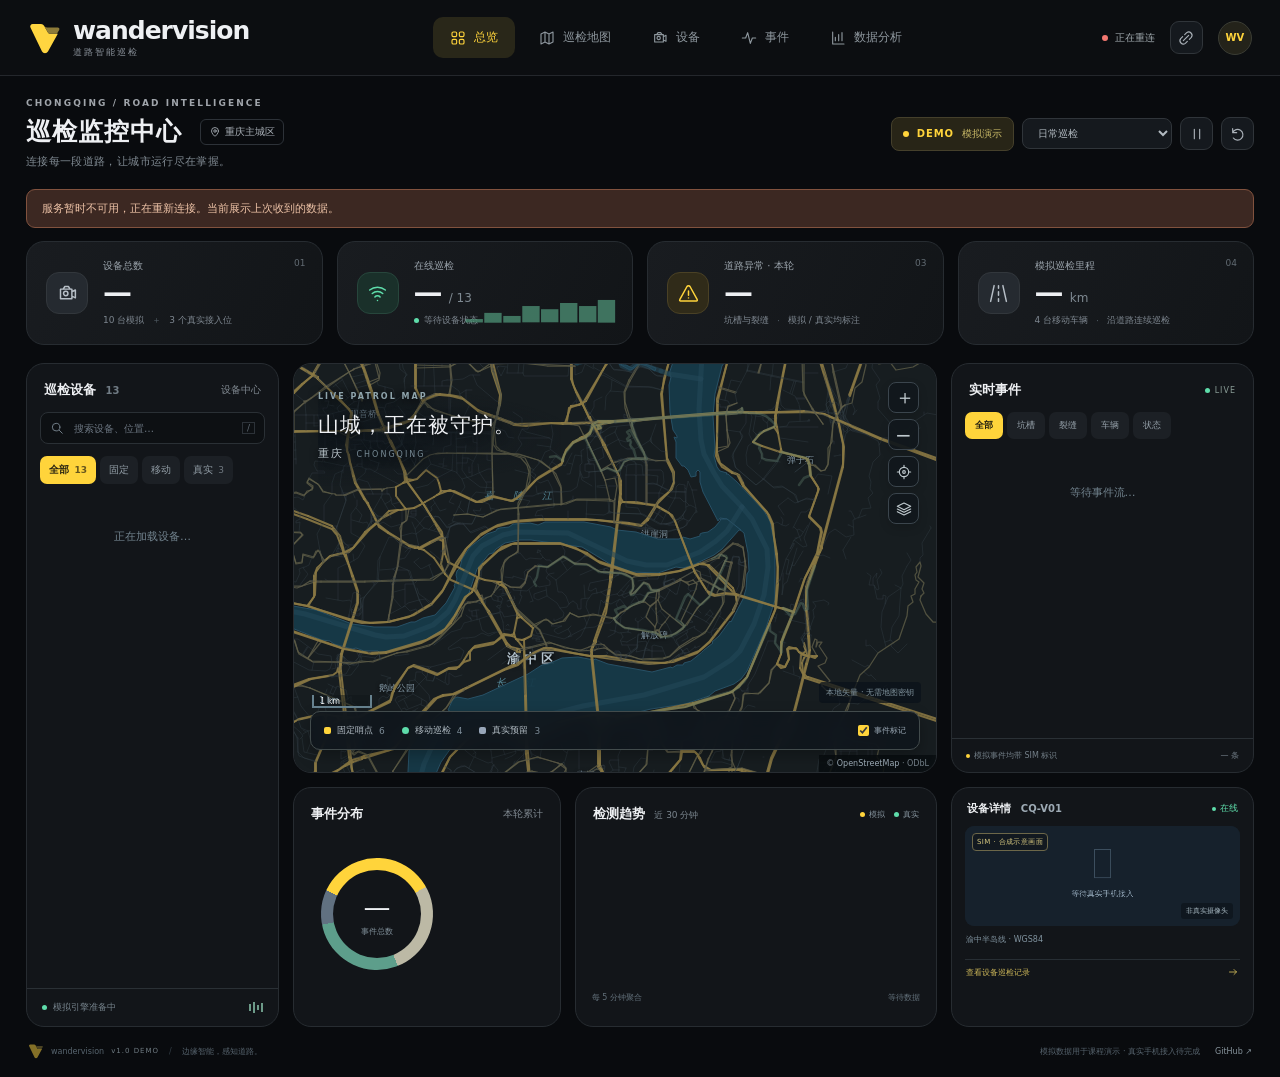
==== web/static/index.html @ 12f9ddbf "fix: keep device details visible in narrow dashboard views" ====
<!doctype html>
<html lang="zh-CN">
<head>
  <meta charset="utf-8"><meta name="viewport" content="width=device-width, initial-scale=1">
  <meta name="theme-color" content="#090b0e"><meta name="description" content="wandervision 重庆道路智能巡检监控中心 · 课程演示">
  <title>wandervision · 道路巡检监控中心</title>
  <link rel="icon" type="image/svg+xml" href="logo.svg">
  <link rel="stylesheet" href="vendor/leaflet/leaflet.css"><link rel="stylesheet" href="style.css?v=20261017-3">
  <script defer src="vendor/leaflet/leaflet.js"></script><script defer src="app.js?v=20261017-3"></script>
</head>
<body data-view="overview">
<header class="topbar">
  <a class="brand" href="./" aria-label="wandervision 首页"><img src="logo.svg" alt="" width="34" height="34"><strong>wandervision<span>道路智能巡检</span></strong></a>
  <nav class="navigation" aria-label="主导航">
    <button class="nav active" data-view="overview"><svg><use href="icons.svg#grid"/></svg>总览</button>
    <button class="nav" data-view="map"><svg><use href="icons.svg#map"/></svg>巡检地图</button>
    <button class="nav" data-view="devices"><svg><use href="icons.svg#camera"/></svg>设备</button>
    <button class="nav" data-view="events"><svg><use href="icons.svg#activity"/></svg>事件</button>
    <button class="nav" data-view="analytics"><svg><use href="icons.svg#chart"/></svg>数据分析</button>
  </nav>
  <div class="top-actions"><span id="connection" class="connection"><i></i>连接中</span><button id="api-help" class="icon-button" title="真实设备接入说明" aria-label="真实设备接入说明"><svg><use href="icons.svg#link"/></svg></button><span class="avatar">WV</span></div>
</header>
<main>
  <section class="page-heading">
    <div><div class="eyebrow">CHONGQING / ROAD INTELLIGENCE</div><h1>巡检监控中心<span class="city-tag"><svg><use href="icons.svg#pin"/></svg>重庆主城区</span></h1><p>连接每一段道路，让城市运行尽在掌握。</p></div>
    <div class="demo-actions"><span class="demo-badge"><i></i> DEMO <small>模拟演示</small></span><select id="scenario" aria-label="模拟场景"><option value="normal">日常巡检</option><option value="busy">验收演示 · 加速事件</option></select><button id="pause" class="icon-button" aria-label="暂停模拟" title="暂停模拟"><svg><use href="icons.svg#pause"/></svg></button><button id="reset" class="icon-button" aria-label="重置模拟" title="重置模拟（保留真实数据）"><svg><use href="icons.svg#reset"/></svg></button></div>
  </section>
  <div id="error-banner" class="error-banner" role="status" hidden>服务暂时不可用，正在重新连接。当前展示上次收到的数据。</div>
  <section class="stats" aria-label="全局概览">
    <article class="stat"><div class="stat-icon"><svg><use href="icons.svg#camera"/></svg></div><div><span class="stat-label">设备总数</span><strong id="stat-total">—</strong><small>10 台模拟 <b>＋</b> 3 个真实接入位</small></div><span class="stat-index">01</span></article>
    <article class="stat"><div class="stat-icon green"><svg><use href="icons.svg#wifi"/></svg></div><div><span class="stat-label">在线巡检</span><strong id="stat-online">—<em>/ 13</em></strong><small><i class="dot green-dot"></i><span id="online-note">等待设备状态</span></small></div><span class="mini-spark">▁▃▂▅▄▆▅▇</span></article>
    <article class="stat"><div class="stat-icon yellow"><svg><use href="icons.svg#alert"/></svg></div><div><span class="stat-label">道路异常 · 本轮</span><strong id="stat-alerts">—</strong><small>坑槽与裂缝 <b>·</b> 模拟 / 真实均标注</small></div><span class="stat-index">03</span></article>
    <article class="stat"><div class="stat-icon"><svg><use href="icons.svg#road"/></svg></div><div><span class="stat-label">模拟巡检里程</span><strong id="stat-distance">—<em>km</em></strong><small>4 台移动车辆 <b>·</b> 沿道路连续巡检</small></div><span class="stat-index">04</span></article>
  </section>
  <section class="workspace">
    <aside class="panel devices-panel" id="devices-panel">
      <div class="panel-heading"><h2>巡检设备 <span class="count">13</span></h2><span class="muted tiny">设备中心</span></div>
      <label class="search-box"><svg><use href="icons.svg#search"/></svg><input id="search" placeholder="搜索设备、位置…" aria-label="搜索设备或位置"><kbd>/</kbd></label>
      <div class="filters device-filters" aria-label="设备类型"><button class="selected" data-filter="all">全部 <span>13</span></button><button data-filter="fixed">固定</button><button data-filter="mobile">移动</button><button data-filter="phone">真实 <span>3</span></button></div>
      <div class="device-list" id="device-list"><div class="empty">正在加载设备…</div></div>
      <div class="device-footer"><i class="dot green-dot"></i><span id="device-footer">模拟引擎准备中</span><span class="live-bars"><b></b><b></b><b></b><b></b></span></div>
    </aside>
    <section class="panel map-panel" id="map-panel" aria-label="重庆巡检地图">
      <div id="map"></div>
      <div class="map-title"><span class="eyebrow">LIVE PATROL MAP</span><h2>山城，正在被守护。</h2><p>重庆 <span>CHONGQING</span></p></div>
      <div class="map-toolbar"><button class="map-button" id="zoom-in" aria-label="地图放大">＋</button><button class="map-button" id="zoom-out" aria-label="地图缩小">−</button><button class="map-button" id="recenter" aria-label="回到重庆主城区" title="回到重庆主城区"><svg><use href="icons.svg#target"/></svg></button><button class="map-button" id="layers" aria-label="切换地图底图" title="切换本地矢量 / 在线街道图"><svg><use href="icons.svg#layers"/></svg></button></div>
      <div class="map-source" id="map-source">本地矢量 · 无需地图密钥</div>
      <div class="map-legend"><span><i class="legend-icon fixed"></i>固定哨点 <b>6</b></span><span><i class="legend-icon mobile"></i>移动巡检 <b>4</b></span><span><i class="legend-icon phone"></i>真实预留 <b>3</b></span><label><input id="show-events" type="checkbox" checked>事件标记</label></div>
      <div class="map-pause" id="map-pause" hidden><svg><use href="icons.svg#pause"/></svg>模拟已暂停 · 真实设备仍可上报</div>
    </section>
    <aside class="panel events-panel" id="events-panel">
      <div class="panel-heading"><h2>实时事件</h2><span class="live"><i></i> LIVE</span></div>
      <div class="filters event-filters" aria-label="事件类型"><button class="selected" data-event-filter="all">全部</button><button data-event-filter="pothole">坑槽</button><button data-event-filter="crack">裂缝</button><button data-event-filter="vehicle">车辆</button><button data-event-filter="device">状态</button></div>
      <div id="event-list" class="event-list"><div class="empty">等待事件流…</div></div>
      <div class="events-footer"><span><i class="dot yellow-dot"></i>模拟事件均带 SIM 标识</span><strong id="event-count">— 条</strong></div>
    </aside>
    <section class="analytics-panel" id="analytics-panel">
      <article class="panel distribution-panel"><div class="panel-heading"><h2>事件分布</h2><span class="muted tiny">本轮累计</span></div><div class="distribution-content"><div class="donut" id="donut"><div><strong id="distribution-total">—</strong><small>事件总数</small></div></div><div id="distribution-legend" class="distribution-legend"></div></div></article>
      <article class="panel trend-panel"><div class="panel-heading"><h2>检测趋势 <small>近 30 分钟</small></h2><span class="chart-key"><i class="dot yellow-dot"></i>模拟 <i class="dot green-dot"></i>真实</span></div><div id="trend-chart" class="trend-chart" aria-label="近30分钟检测事件数量柱状图"></div><div class="chart-caption"><span>每 5 分钟聚合</span><span id="last-update">等待数据</span></div></article>
    </section>
    <section class="panel detail-panel" id="detail-panel" aria-live="polite">
      <div class="panel-heading"><h2>设备详情 <span id="detail-id">CQ-V01</span></h2><span id="detail-status" class="status online">在线</span></div>
      <div class="preview" id="preview"><canvas id="preview-canvas" width="600" height="240" aria-label="模拟道路示意画面"></canvas><span class="preview-label" id="preview-label">SIM · 合成示意画面</span><span class="preview-corner" id="preview-corner">非真实摄像头</span></div>
      <div id="detail-location" class="detail-location">渝中半岛线 · WGS84</div>
      <div class="detail-metrics" id="detail-metrics"></div><button id="detail-history" class="detail-history">查看设备巡检记录 <svg><use href="icons.svg#arrow"/></svg></button>
    </section>
  </section>
  <footer class="page-footer"><span><img src="logo.svg" alt="" width="16" height="16"> wandervision <b>v1.0 DEMO</b><span class="footer-divider">/</span>边缘智能，感知道路。</span><span>模拟数据用于课程演示 · 真实手机接入待完成 <a href="https://github.com/lvshanyewu/wandervision" target="_blank" rel="noreferrer">GitHub ↗</a></span></footer>
</main>
<dialog id="api-dialog"><div class="dialog-heading"><div><div class="eyebrow">DEVICE CONNECTION</div><h2>让下一台手机，接入城市。</h2></div><button id="close-dialog" class="icon-button" aria-label="关闭接入说明"><svg><use href="icons.svg#close"/></svg></button></div><p>3 个真实设备位已预留。当前没有连接 Android，预览区不会显示虚构摄像头画面。</p><div class="api-note"><svg><use href="icons.svg#phone"/></svg><div><strong>PHONE-01 / PHONE-02 / PHONE-03</strong><small id="api-config">读取服务端接入状态…</small></div></div><h3>1. 上报心跳与 GPS</h3><pre>POST api/v1/devices/PHONE-01/heartbeat
Authorization: Bearer &lt;设备独立令牌&gt;
Content-Type: application/json

{"lat":29.563,"lon":106.578,"battery":86,
 "fps":24,"speed":0,"status":"online"}</pre><h3>2. 上报检测事件</h3><pre>POST api/v1/devices/PHONE-01/events
Authorization: Bearer &lt;设备独立令牌&gt;

{"event_id":"inspection-0001","kind":"pothole",
 "confidence":0.89,"observed_at":"ISO-8601 UTC"}</pre><p class="muted">设备心跳每 10 秒一次，30 秒未收到自动离线。事件支持幂等去重与持久化；GPS 采用 WGS84。视频传输留待下一阶段。详细契约见仓库 docs/web-dashboard.md。</p></dialog>
<div id="toast" class="toast" role="status" hidden></div>
</body></html>
---- web/static/vendor/leaflet/leaflet.css ----
/* required styles */

.leaflet-pane,
.leaflet-tile,
.leaflet-marker-icon,
.leaflet-marker-shadow,
.leaflet-tile-container,
.leaflet-pane > svg,
.leaflet-pane > canvas,
.leaflet-zoom-box,
.leaflet-image-layer,
.leaflet-layer {
	position: absolute;
	left: 0;
	top: 0;
	}
.leaflet-container {
	overflow: hidden;
	}
.leaflet-tile,
.leaflet-marker-icon,
.leaflet-marker-shadow {
	-webkit-user-select: none;
	   -moz-user-select: none;
	        user-select: none;
	  -webkit-user-drag: none;
	}
/* Prevents IE11 from highlighting tiles in blue */
.leaflet-tile::selection {
	background: transparent;
}
/* Safari renders non-retina tile on retina better with this, but Chrome is worse */
.leaflet-safari .leaflet-tile {
	image-rendering: -webkit-optimize-contrast;
	}
/* hack that prevents hw layers "stretching" when loading new tiles */
.leaflet-safari .leaflet-tile-container {
	width: 1600px;
	height: 1600px;
	-webkit-transform-origin: 0 0;
	}
.leaflet-marker-icon,
.leaflet-marker-shadow {
	display: block;
	}
/* .leaflet-container svg: reset svg max-width decleration shipped in Joomla! (joomla.org) 3.x */
/* .leaflet-container img: map is broken in FF if you have max-width: 100% on tiles */
.leaflet-container .leaflet-overlay-pane svg {
	max-width: none !important;
	max-height: none !important;
	}
.leaflet-container .leaflet-marker-pane img,
.leaflet-container .leaflet-shadow-pane img,
.leaflet-container .leaflet-tile-pane img,
.leaflet-container img.leaflet-image-layer,
.leaflet-container .leaflet-tile {
	max-width: none !important;
	max-height: none !important;
	width: auto;
	padding: 0;
	}

.leaflet-container img.leaflet-tile {
	/* See: https://bugs.chromium.org/p/chromium/issues/detail?id=600120 */
	mix-blend-mode: plus-lighter;
}

.leaflet-container.leaflet-touch-zoom {
	-ms-touch-action: pan-x pan-y;
	touch-action: pan-x pan-y;
	}
.leaflet-container.leaflet-touch-drag {
	-ms-touch-action: pinch-zoom;
	/* Fallback for FF which doesn't support pinch-zoom */
	touch-action: none;
	touch-action: pinch-zoom;
}
.leaflet-container.leaflet-touch-drag.leaflet-touch-zoom {
	-ms-touch-action: none;
	touch-action: none;
}
.leaflet-container {
	-webkit-tap-highlight-color: transparent;
}
.leaflet-container a {
	-webkit-tap-highlight-color: rgba(51, 181, 229, 0.4);
}
.leaflet-tile {
	filter: inherit;
	visibility: hidden;
	}
.leaflet-tile-loaded {
	visibility: inherit;
	}
.leaflet-zoom-box {
	width: 0;
	height: 0;
	-moz-box-sizing: border-box;
	     box-sizing: border-box;
	z-index: 800;
	}
/* workaround for https://bugzilla.mozilla.org/show_bug.cgi?id=888319 */
.leaflet-overlay-pane svg {
	-moz-user-select: none;
	}

.leaflet-pane         { z-index: 400; }

.leaflet-tile-pane    { z-index: 200; }
.leaflet-overlay-pane { z-index: 400; }
.leaflet-shadow-pane  { z-index: 500; }
.leaflet-marker-pane  { z-index: 600; }
.leaflet-tooltip-pane   { z-index: 650; }
.leaflet-popup-pane   { z-index: 700; }

.leaflet-map-pane canvas { z-index: 100; }
.leaflet-map-pane svg    { z-index: 200; }

.leaflet-vml-shape {
	width: 1px;
	height: 1px;
	}
.lvml {
	behavior: url(#default#VML);
	display: inline-block;
	position: absolute;
	}


/* control positioning */

.leaflet-control {
	position: relative;
	z-index: 800;
	pointer-events: visiblePainted; /* IE 9-10 doesn't have auto */
	pointer-events: auto;
	}
.leaflet-top,
.leaflet-bottom {
	position: absolute;
	z-index: 1000;
	pointer-events: none;
	}
.leaflet-top {
	top: 0;
	}
.leaflet-right {
	right: 0;
	}
.leaflet-bottom {
	bottom: 0;
	}
.leaflet-left {
	left: 0;
	}
.leaflet-control {
	float: left;
	clear: both;
	}
.leaflet-right .leaflet-control {
	float: right;
	}
.leaflet-top .leaflet-control {
	margin-top: 10px;
	}
.leaflet-bottom .leaflet-control {
	margin-bottom: 10px;
	}
.leaflet-left .leaflet-control {
	margin-left: 10px;
	}
.leaflet-right .leaflet-control {
	margin-right: 10px;
	}


/* zoom and fade animations */

.leaflet-fade-anim .leaflet-popup {
	opacity: 0;
	-webkit-transition: opacity 0.2s linear;
	   -moz-transition: opacity 0.2s linear;
	        transition: opacity 0.2s linear;
	}
.leaflet-fade-anim .leaflet-map-pane .leaflet-popup {
	opacity: 1;
	}
.leaflet-zoom-animated {
	-webkit-transform-origin: 0 0;
	    -ms-transform-origin: 0 0;
	        transform-origin: 0 0;
	}
svg.leaflet-zoom-animated {
	will-change: transform;
}

.leaflet-zoom-anim .leaflet-zoom-animated {
	-webkit-transition: -webkit-transform 0.25s cubic-bezier(0,0,0.25,1);
	   -moz-transition:    -moz-transform 0.25s cubic-bezier(0,0,0.25,1);
	        transition:         transform 0.25s cubic-bezier(0,0,0.25,1);
	}
.leaflet-zoom-anim .leaflet-tile,
.leaflet-pan-anim .leaflet-tile {
	-webkit-transition: none;
	   -moz-transition: none;
	        transition: none;
	}

.leaflet-zoom-anim .leaflet-zoom-hide {
	visibility: hidden;
	}


/* cursors */

.leaflet-interactive {
	cursor: pointer;
	}
.leaflet-grab {
	cursor: -webkit-grab;
	cursor:    -moz-grab;
	cursor:         grab;
	}
.leaflet-crosshair,
.leaflet-crosshair .leaflet-interactive {
	cursor: crosshair;
	}
.leaflet-popup-pane,
.leaflet-control {
	cursor: auto;
	}
.leaflet-dragging .leaflet-grab,
.leaflet-dragging .leaflet-grab .leaflet-interactive,
.leaflet-dragging .leaflet-marker-draggable {
	cursor: move;
	cursor: -webkit-grabbing;
	cursor:    -moz-grabbing;
	cursor:         grabbing;
	}

/* marker & overlays interactivity */
.leaflet-marker-icon,
.leaflet-marker-shadow,
.leaflet-image-layer,
.leaflet-pane > svg path,
.leaflet-tile-container {
	pointer-events: none;
	}

.leaflet-marker-icon.leaflet-interactive,
.leaflet-image-layer.leaflet-interactive,
.leaflet-pane > svg path.leaflet-interactive,
svg.leaflet-image-layer.leaflet-interactive path {
	pointer-events: visiblePainted; /* IE 9-10 doesn't have auto */
	pointer-events: auto;
	}

/* visual tweaks */

.leaflet-container {
	background: #ddd;
	outline-offset: 1px;
	}
.leaflet-container a {
	color: #0078A8;
	}
.leaflet-zoom-box {
	border: 2px dotted #38f;
	background: rgba(255,255,255,0.5);
	}


/* general typography */
.leaflet-container {
	font-family: "Helvetica Neue", Arial, Helvetica, sans-serif;
	font-size: 12px;
	font-size: 0.75rem;
	line-height: 1.5;
	}


/* general toolbar styles */

.leaflet-bar {
	box-shadow: 0 1px 5px rgba(0,0,0,0.65);
	border-radius: 4px;
	}
.leaflet-bar a {
	background-color: #fff;
	border-bottom: 1px solid #ccc;
	width: 26px;
	height: 26px;
	line-height: 26px;
	display: block;
	text-align: center;
	text-decoration: none;
	color: black;
	}
.leaflet-bar a,
.leaflet-control-layers-toggle {
	background-position: 50% 50%;
	background-repeat: no-repeat;
	display: block;
	}
.leaflet-bar a:hover,
.leaflet-bar a:focus {
	background-color: #f4f4f4;
	}
.leaflet-bar a:first-child {
	border-top-left-radius: 4px;
	border-top-right-radius: 4px;
	}
.leaflet-bar a:last-child {
	border-bottom-left-radius: 4px;
	border-bottom-right-radius: 4px;
	border-bottom: none;
	}
.leaflet-bar a.leaflet-disabled {
	cursor: default;
	background-color: #f4f4f4;
	color: #bbb;
	}

.leaflet-touch .leaflet-bar a {
	width: 30px;
	height: 30px;
	line-height: 30px;
	}
.leaflet-touch .leaflet-bar a:first-child {
	border-top-left-radius: 2px;
	border-top-right-radius: 2px;
	}
.leaflet-touch .leaflet-bar a:last-child {
	border-bottom-left-radius: 2px;
	border-bottom-right-radius: 2px;
	}

/* zoom control */

.leaflet-control-zoom-in,
.leaflet-control-zoom-out {
	font: bold 18px 'Lucida Console', Monaco, monospace;
	text-indent: 1px;
	}

.leaflet-touch .leaflet-control-zoom-in, .leaflet-touch .leaflet-control-zoom-out  {
	font-size: 22px;
	}


/* layers control */

.leaflet-control-layers {
	box-shadow: 0 1px 5px rgba(0,0,0,0.4);
	background: #fff;
	border-radius: 5px;
	}
.leaflet-control-layers-toggle {
	background-image: url(images/layers.png);
	width: 36px;
	height: 36px;
	}
.leaflet-retina .leaflet-control-layers-toggle {
	background-image: url(images/layers-2x.png);
	background-size: 26px 26px;
	}
.leaflet-touch .leaflet-control-layers-toggle {
	width: 44px;
	height: 44px;
	}
.leaflet-control-layers .leaflet-control-layers-list,
.leaflet-control-layers-expanded .leaflet-control-layers-toggle {
	display: none;
	}
.leaflet-control-layers-expanded .leaflet-control-layers-list {
	display: block;
	position: relative;
	}
.leaflet-control-layers-expanded {
	padding: 6px 10px 6px 6px;
	color: #333;
	background: #fff;
	}
.leaflet-control-layers-scrollbar {
	overflow-y: scroll;
	overflow-x: hidden;
	padding-right: 5px;
	}
.leaflet-control-layers-selector {
	margin-top: 2px;
	position: relative;
	top: 1px;
	}
.leaflet-control-layers label {
	display: block;
	font-size: 13px;
	font-size: 1.08333em;
	}
.leaflet-control-layers-separator {
	height: 0;
	border-top: 1px solid #ddd;
	margin: 5px -10px 5px -6px;
	}

/* Default icon URLs */
.leaflet-default-icon-path { /* used only in path-guessing heuristic, see L.Icon.Default */
	background-image: url(images/marker-icon.png);
	}


/* attribution and scale controls */

.leaflet-container .leaflet-control-attribution {
	background: #fff;
	background: rgba(255, 255, 255, 0.8);
	margin: 0;
	}
.leaflet-control-attribution,
.leaflet-control-scale-line {
	padding: 0 5px;
	color: #333;
	line-height: 1.4;
	}
.leaflet-control-attribution a {
	text-decoration: none;
	}
.leaflet-control-attribution a:hover,
.leaflet-control-attribution a:focus {
	text-decoration: underline;
	}
.leaflet-attribution-flag {
	display: inline !important;
	vertical-align: baseline !important;
	width: 1em;
	height: 0.6669em;
	}
.leaflet-left .leaflet-control-scale {
	margin-left: 5px;
	}
.leaflet-bottom .leaflet-control-scale {
	margin-bottom: 5px;
	}
.leaflet-control-scale-line {
	border: 2px solid #777;
	border-top: none;
	line-height: 1.1;
	padding: 2px 5px 1px;
	white-space: nowrap;
	-moz-box-sizing: border-box;
	     box-sizing: border-box;
	background: rgba(255, 255, 255, 0.8);
	text-shadow: 1px 1px #fff;
	}
.leaflet-control-scale-line:not(:first-child) {
	border-top: 2px solid #777;
	border-bottom: none;
	margin-top: -2px;
	}
.leaflet-control-scale-line:not(:first-child):not(:last-child) {
	border-bottom: 2px solid #777;
	}

.leaflet-touch .leaflet-control-attribution,
.leaflet-touch .leaflet-control-layers,
.leaflet-touch .leaflet-bar {
	box-shadow: none;
	}
.leaflet-touch .leaflet-control-layers,
.leaflet-touch .leaflet-bar {
	border: 2px solid rgba(0,0,0,0.2);
	background-clip: padding-box;
	}


/* popup */

.leaflet-popup {
	position: absolute;
	text-align: center;
	margin-bottom: 20px;
	}
.leaflet-popup-content-wrapper {
	padding: 1px;
	text-align: left;
	border-radius: 12px;
	}
.leaflet-popup-content {
	margin: 13px 24px 13px 20px;
	line-height: 1.3;
	font-size: 13px;
	font-size: 1.08333em;
	min-height: 1px;
	}
.leaflet-popup-content p {
	margin: 17px 0;
	margin: 1.3em 0;
	}
.leaflet-popup-tip-container {
	width: 40px;
	height: 20px;
	position: absolute;
	left: 50%;
	margin-top: -1px;
	margin-left: -20px;
	overflow: hidden;
	pointer-events: none;
	}
.leaflet-popup-tip {
	width: 17px;
	height: 17px;
	padding: 1px;

	margin: -10px auto 0;
	pointer-events: auto;

	-webkit-transform: rotate(45deg);
	   -moz-transform: rotate(45deg);
	    -ms-transform: rotate(45deg);
	        transform: rotate(45deg);
	}
.leaflet-popup-content-wrapper,
.leaflet-popup-tip {
	background: white;
	color: #333;
	box-shadow: 0 3px 14px rgba(0,0,0,0.4);
	}
.leaflet-container a.leaflet-popup-close-button {
	position: absolute;
	top: 0;
	right: 0;
	border: none;
	text-align: center;
	width: 24px;
	height: 24px;
	font: 16px/24px Tahoma, Verdana, sans-serif;
	color: #757575;
	text-decoration: none;
	background: transparent;
	}
.leaflet-container a.leaflet-popup-close-button:hover,
.leaflet-container a.leaflet-popup-close-button:focus {
	color: #585858;
	}
.leaflet-popup-scrolled {
	overflow: auto;
	}

.leaflet-oldie .leaflet-popup-content-wrapper {
	-ms-zoom: 1;
	}
.leaflet-oldie .leaflet-popup-tip {
	width: 24px;
	margin: 0 auto;

	-ms-filter: "progid:DXImageTransform.Microsoft.Matrix(M11=0.70710678, M12=0.70710678, M21=-0.70710678, M22=0.70710678)";
	filter: progid:DXImageTransform.Microsoft.Matrix(M11=0.70710678, M12=0.70710678, M21=-0.70710678, M22=0.70710678);
	}

.leaflet-oldie .leaflet-control-zoom,
.leaflet-oldie .leaflet-control-layers,
.leaflet-oldie .leaflet-popup-content-wrapper,
.leaflet-oldie .leaflet-popup-tip {
	border: 1px solid #999;
	}


/* div icon */

.leaflet-div-icon {
	background: #fff;
	border: 1px solid #666;
	}


/* Tooltip */
/* Base styles for the element that has a tooltip */
.leaflet-tooltip {
	position: absolute;
	padding: 6px;
	background-color: #fff;
	border: 1px solid #fff;
	border-radius: 3px;
	color: #222;
	white-space: nowrap;
	-webkit-user-select: none;
	-moz-user-select: none;
	-ms-user-select: none;
	user-select: none;
	pointer-events: none;
	box-shadow: 0 1px 3px rgba(0,0,0,0.4);
	}
.leaflet-tooltip.leaflet-interactive {
	cursor: pointer;
	pointer-events: auto;
	}
.leaflet-tooltip-top:before,
.leaflet-tooltip-bottom:before,
.leaflet-tooltip-left:before,
.leaflet-tooltip-right:before {
	position: absolute;
	pointer-events: none;
	border: 6px solid transparent;
	background: transparent;
	content: "";
	}

/* Directions */

.leaflet-tooltip-bottom {
	margin-top: 6px;
}
.leaflet-tooltip-top {
	margin-top: -6px;
}
.leaflet-tooltip-bottom:before,
.leaflet-tooltip-top:before {
	left: 50%;
	margin-left: -6px;
	}
.leaflet-tooltip-top:before {
	bottom: 0;
	margin-bottom: -12px;
	border-top-color: #fff;
	}
.leaflet-tooltip-bottom:before {
	top: 0;
	margin-top: -12px;
	margin-left: -6px;
	border-bottom-color: #fff;
	}
.leaflet-tooltip-left {
	margin-left: -6px;
}
.leaflet-tooltip-right {
	margin-left: 6px;
}
.leaflet-tooltip-left:before,
.leaflet-tooltip-right:before {
	top: 50%;
	margin-top: -6px;
	}
.leaflet-tooltip-left:before {
	right: 0;
	margin-right: -12px;
	border-left-color: #fff;
	}
.leaflet-tooltip-right:before {
	left: 0;
	margin-left: -12px;
	border-right-color: #fff;
	}

/* Printing */

@media print {
	/* Prevent printers from removing background-images of controls. */
	.leaflet-control {
		-webkit-print-color-adjust: exact;
		print-color-adjust: exact;
		}
	}
---- web/static/style.css ----
@charset "UTF-8";
:root{color-scheme:dark;--bg:#090b0e;--panel:#121519;--line:#272c31;--muted:#808991;--text:#eef0f3;--yellow:#ffd43b;--green:#5edcaa;--orange:#f09b55;--red:#f37770;--radius:18px;font-family:Inter,"Segoe UI","Microsoft YaHei",system-ui,sans-serif}
*{box-sizing:border-box}body{margin:0;background:var(--bg);color:var(--text);font-size:13px;-webkit-font-smoothing:antialiased}button,input,select{font:inherit}button,a,input,select{-webkit-tap-highlight-color:transparent}button,select{cursor:pointer}button{color:inherit}a{color:inherit;text-decoration:none}svg{width:19px;height:19px;fill:none;stroke:currentColor;stroke-width:1.7;stroke-linecap:round;stroke-linejoin:round;flex-shrink:0}button{border:0;background:none}button:focus-visible,a:focus-visible,input:focus-visible,select:focus-visible{outline:2px solid var(--yellow);outline-offset:4px}button:disabled{opacity:.45;cursor:wait}[hidden]{display:none!important}i{font-style:normal}strong{font-weight:650}small{font-size:11px}.muted{color:var(--muted)}.tiny{font-size:10px}.topbar{height:76px;padding:0 28px;display:flex;align-items:center;justify-content:space-between;gap:25px;border-bottom:1px solid #24272c;background:#0c0e11}.brand{display:flex;align-items:center;gap:11px;flex-shrink:0}.brand strong{font-size:25px;letter-spacing:-1px}.brand strong span{font-size:9px;color:#8c939c;letter-spacing:2px;display:block;margin-top:1px;font-weight:400}.navigation{display:flex;gap:7px}.nav{display:flex;align-items:center;gap:8px;padding:12px 17px;color:#8e979e;border-radius:10px;font-size:12px;transition:background .2s,color .2s}.nav svg{width:16px;height:16px}.nav:hover{color:#fff;background:#181c20}.nav.active{background:#292719;color:var(--yellow)}.top-actions{display:flex;align-items:center;gap:15px}.connection{color:#a1aaaF;font-size:10px;display:flex;align-items:center;gap:7px;white-space:nowrap}.connection i,.live i{width:6px;height:6px;border-radius:50%;background:var(--green)}.connection.disconnected i{background:var(--red)}.avatar{width:34px;height:34px;border:1px solid #3a3c34;border-radius:50%;display:grid;place-items:center;color:var(--yellow);font-size:10px;background:#24231a;font-weight:600}.icon-button{width:33px;height:33px;display:inline-grid;place-items:center;border:1px solid #30353a;border-radius:9px;color:#aab1b8;background:#15191e;transition:.2s}.icon-button svg{width:16px;height:16px}.icon-button:hover{color:var(--yellow);border-color:#686044;background:#29271c}main{max-width:1920px;margin:auto;padding:22px 26px 0}.page-heading{display:flex;align-items:center;justify-content:space-between;gap:20px;margin-bottom:20px}.eyebrow{font-size:9px;letter-spacing:2.1px;color:#a0a5ab;font-weight:600}h1{font-size:25px;font-weight:600;letter-spacing:1px;margin:7px 0 6px;display:flex;align-items:center;gap:18px}.city-tag{font-size:10px;font-weight:400;letter-spacing:0;padding:5px 8px;border:1px solid #2d3238;border-radius:6px;color:#abb2b9;display:flex;align-items:center;gap:4px}.city-tag svg{width:12px;height:12px}.page-heading p{margin:0;color:#7f8991;font-size:11px;letter-spacing:.35px}.demo-actions{display:flex;align-items:center;gap:8px}.demo-badge{background:#282517;border:1px solid #45402b;color:var(--yellow);padding:9px 11px;border-radius:8px;font-size:10px;letter-spacing:.9px;font-weight:650;display:flex;gap:8px;align-items:center}.demo-badge i{width:6px;height:6px;background:var(--yellow);border-radius:50%}.demo-badge small{font-size:10px;letter-spacing:0;font-weight:400;color:#c9b967}select{color:#b2bac1;background:#15191e;border:1px solid #30353a;border-radius:8px;padding:8px 27px 8px 11px;font-size:10px;max-width:175px}.stats{display:grid;grid-template-columns:repeat(4,1fr);gap:14px;margin-bottom:18px}.stat{position:relative;display:flex;align-items:center;gap:15px;padding:17px 19px;background:linear-gradient(115deg,#191c20,#121518);border:1px solid var(--line);border-radius:var(--radius);overflow:hidden}.stat-icon{width:42px;height:42px;display:grid;place-items:center;background:#252a30;border:1px solid #32373c;border-radius:13px;color:#b6bec6;flex-shrink:0}.stat-icon svg{width:21px;height:21px}.stat-icon.green{background:#1a302a;border-color:#27463c;color:var(--green)}.stat-icon.yellow{background:#302b19;border-color:#4a4125;color:var(--yellow)}.stat-label{font-size:10px;color:#9aa3ab;display:block;margin-bottom:3px}.stat strong{display:block;font-size:29px;letter-spacing:-.8px;font-weight:600;line-height:1.12;font-variant-numeric:tabular-nums}.stat strong em{font-style:normal;font-size:12px;color:#7e8991;font-weight:400;margin-left:7px;letter-spacing:0}.stat small{font-size:9px;color:#7e8790;display:flex;align-items:center;gap:5px;margin-top:6px;white-space:nowrap}.stat small b{font-weight:400;margin:0 3px;color:#525d65}.stat-index{position:absolute;right:16px;top:16px;font-size:9px;color:#626b73}.mini-spark{position:absolute;right:15px;bottom:22px;color:#529b7d;letter-spacing:2px;font-size:22px;opacity:.7}.dot{width:5px;height:5px;display:inline-block;border-radius:50%;vertical-align:middle}.green-dot{background:var(--green)}.yellow-dot{background:var(--yellow)}.workspace{display:grid;grid-template-columns:253px minmax(400px,1fr) 303px;grid-template-rows:minmax(410px,calc(100vh - 520px)) 240px;gap:14px}.panel{background:var(--panel);border:1px solid var(--line);border-radius:var(--radius);overflow:hidden;min-width:0}.panel-heading{display:flex;align-items:center;justify-content:space-between;padding:17px 17px 13px;gap:10px}h2{font-size:13px;font-weight:600;margin:0;white-space:nowrap}h2 small{font-size:9px;font-weight:400;color:#7d8891;margin-left:5px}.count{color:#707b84;font-size:10px;margin-left:5px}.devices-panel{grid-column:1;grid-row:1/3;display:flex;flex-direction:column}.search-box{display:flex;align-items:center;gap:8px;margin:0 13px 12px;padding:8px 9px;border:1px solid #2a3035;border-radius:8px;background:#0d1013;color:#727e88}.search-box svg{width:14px;height:14px}.search-box input{width:100%;min-width:0;background:none;border:0;outline:0;color:#d7dce1;font-size:10px}.search-box input::placeholder{color:#6b7580}.search-box kbd{border:1px solid #2c3238;padding:0 4px;font-family:inherit;font-size:9px;color:#606a73}.filters{display:flex;gap:4px}.filters button{font-size:10px;padding:7px 9px;border-radius:7px;color:#929da6;background:#1c2025;white-space:nowrap}.filters button:hover{background:#2c3137;color:#d6dbe0}.filters button.selected{background:var(--yellow);color:#252111;font-weight:650}.filters button span{opacity:.7;font-size:9px;margin-left:2px}.device-filters{margin:0 13px 8px}.device-list{flex:1;overflow:auto;padding:0 8px 8px;scrollbar-width:thin;scrollbar-color:#343a42 transparent}.device-row{display:flex;align-items:center;gap:10px;width:100%;text-align:left;position:relative;padding:11px 8px;border-radius:10px;border:1px solid transparent;border-bottom-color:#22272c;transition:background .2s}.device-row:hover{background:#1a1f24}.device-row.active{background:#282719;border-color:#554a28}.device-thumb{width:38px;height:40px;display:grid;place-items:center;border:1px solid #3b3c32;border-radius:10px;color:#d5c47d;background:linear-gradient(135deg,#38382c,#22272a);flex-shrink:0}.device-thumb.mobile{color:#92c1b3;border-color:#30443e;background:linear-gradient(135deg,#283d37,#1b2727)}.device-thumb.phone{color:#8a949f;background:linear-gradient(135deg,#2a3039,#1c2028);border-color:#343a44}.device-thumb svg{width:21px;height:21px}.device-copy{flex:1;min-width:0}.device-line{display:flex;justify-content:space-between;gap:4px;align-items:center}.device-line strong{font-size:11px;font-weight:650;letter-spacing:.3px}.device-line .status{font-size:8px}.status{color:#6f7c85;font-size:9px;display:inline-flex;align-items:center;gap:4px;white-space:nowrap}.status:before{content:"";display:inline-block;width:4px;height:4px;background:currentColor;border-radius:50%}.status.online{color:var(--green)}.status.offline{color:var(--red)}.status.pending{color:#808c9a}.status.paused{color:var(--yellow)}.device-location{font-size:9px;color:#8e979f;overflow:hidden;text-overflow:ellipsis;white-space:nowrap;margin-top:6px}.device-tags{display:flex;align-items:center;gap:5px;margin-top:5px;font-size:8px;color:#75828b}.source-tag{font-size:7px;letter-spacing:.6px;color:#bba857;background:#3a341d;padding:2px 4px;border-radius:3px;border:1px solid #4a4125;white-space:nowrap}.source-tag.real{color:#97b9e4;background:#1e2b3c;border-color:#344763}.type-tag{color:#9ba6af}.device-footer{padding:12px 15px;border-top:1px solid #2a3035;display:flex;gap:6px;align-items:center;color:#77848d;font-size:9px}.live-bars{display:flex;align-items:center;gap:2px;margin-left:auto;height:12px}.live-bars b{width:2px;background:#6c9a88;height:7px;animation:bars 1.3s infinite alternate}.live-bars b:nth-child(2){height:11px;animation-delay:.2s}.live-bars b:nth-child(3){height:5px;animation-delay:.5s}.live-bars b:nth-child(4){height:9px;animation-delay:.8s}@keyframes bars{to{height:3px;opacity:.5}}.map-panel{grid-column:2;grid-row:1;position:relative;background:#14191c}#map{height:100%;width:100%;background:#171d20;z-index:0}.leaflet-container{font-family:inherit}.leaflet-control-attribution{font-size:8px!important;background:rgba(10,14,17,.88)!important;color:#77838c!important;padding:3px 7px!important}.leaflet-control-attribution a{color:#a1b0bc!important}.leaflet-control-scale{margin-bottom:64px!important;margin-left:18px!important}.leaflet-control-scale-line{font-size:8px!important;color:#7e939e!important;background:#10171980!important;border-color:#688390!important}.map-title{position:absolute;left:24px;top:23px;z-index:400;pointer-events:none;text-shadow:0 2px 10px #000;background:radial-gradient(ellipse at left,#0e151cbb,transparent 75%);padding:0 45px 25px 0}.map-title .eyebrow{color:#8fa5ad;font-size:8px;letter-spacing:2px}.map-title h2{font-size:21px;font-weight:500;margin:9px 0 7px;letter-spacing:1px}.map-title p{font-size:11px;color:#b9c4ca;margin:0;letter-spacing:2px}.map-title p span{font-size:8px;letter-spacing:2px;color:#778a95;margin-left:7px}.map-toolbar{position:absolute;right:17px;top:18px;z-index:450;display:flex;flex-direction:column;gap:6px}.map-button{width:31px;height:31px;background:#11171cef;border:1px solid #3b454d;border-radius:8px;font-size:20px;color:#bfc9ce;box-shadow:0 4px 10px #0002;display:grid;place-items:center}.map-button svg{width:16px;height:16px}.map-button:hover{color:var(--yellow);border-color:#8d7940}.map-source{position:absolute;right:15px;bottom:69px;z-index:400;color:#81949e;font-size:8px;background:#0b1119b8;border-radius:4px;padding:5px 7px;pointer-events:none}.map-legend{position:absolute;left:16px;right:16px;bottom:22px;z-index:450;border:1px solid #424b4c;background:#10161dea;backdrop-filter:blur(8px);border-radius:10px;padding:12px 13px;display:flex;align-items:center;justify-content:center;gap:17px;color:#b2bcc4;font-size:9px;box-shadow:0 6px 15px #0004}.map-legend span{display:flex;align-items:center;gap:6px;white-space:nowrap}.map-legend b{color:#7c8b96;font-size:9px;font-weight:400}.legend-icon{width:7px;height:7px;display:inline-block;background:var(--yellow);border-radius:2px}.legend-icon.mobile{background:var(--green);border-radius:50%}.legend-icon.phone{background:#98a6b9}.map-legend label{margin-left:auto;font-size:8px;display:flex;align-items:center;gap:5px;white-space:nowrap;color:#9ba9b5}.map-legend input{accent-color:var(--yellow);width:11px;height:11px;margin:0}.map-pause{position:absolute;left:50%;top:48%;transform:translate(-50%,-50%);z-index:480;background:#0c1015e8;color:var(--yellow);padding:14px 18px;border:1px solid #8b7434;border-radius:10px;display:flex;align-items:center;gap:8px;white-space:nowrap;font-size:11px}.device-map-icon{background:none;border:0}.device-pin{position:relative;width:33px;height:33px;display:grid;place-items:center;border-radius:50%;background:#1d241c;border:2px solid var(--yellow);color:var(--yellow);box-shadow:0 3px 12px #0008}.device-pin svg{width:16px;height:16px}.device-pin.mobile{color:var(--green);border-color:var(--green);background:#152e28}.device-pin.phone{color:#a6b6c7;border-color:#65778c;border-style:dashed;background:#1f2833}.device-pin.offline,.device-pin.paused{opacity:.65;filter:saturate(.3)}.device-pin.selected{background:var(--yellow);color:#23240f;box-shadow:0 0 0 6px #ffd43b22,0 4px 15px #0008}.device-pin.selected.mobile{background:var(--green);color:#122d22;box-shadow:0 0 0 6px #5edcaa22,0 4px 15px #0008}.device-pin.selected.phone{background:#a6b6c7;color:#182331}.pin-label{position:absolute;top:35px;left:50%;transform:translateX(-50%);font-size:8px;color:#e8edf0;white-space:nowrap;letter-spacing:.3px;text-shadow:0 1px 4px #000;background:#101820c9;padding:3px 5px;border:1px solid #5e6a7133;border-radius:4px}.event-pin{width:18px;height:18px;background:#d66c54;color:#14191c;border-radius:6px;display:grid;place-items:center;border:1px solid #ffbc80;box-shadow:0 2px 8px #0008}.event-pin svg{width:12px;height:12px}.district-label{color:#b4c3cd;font-size:13px;font-weight:600;letter-spacing:4px;white-space:nowrap;text-shadow:0 1px 5px #000;pointer-events:none}.place-label{color:#8499a6;font-size:9px;white-space:nowrap;text-shadow:0 1px 4px #000;pointer-events:none}.river-label{color:#568b9b;letter-spacing:8px;font-size:10px;font-style:italic;white-space:nowrap;pointer-events:none}.leaflet-tooltip.map-tooltip{border:1px solid #47535e;background:#151c23;color:#e4e9ec;font-size:10px;box-shadow:0 2px 15px #0008}.leaflet-tooltip-top:before{border-top-color:#47535e!important}.leaflet-tile-pane.online-dark{filter:invert(100%) hue-rotate(170deg) brightness(.65) contrast(.9) saturate(.5)}.events-panel{grid-column:3;grid-row:1;display:flex;flex-direction:column}.live{display:flex;align-items:center;gap:5px;color:#8a9d97;font-size:8px;letter-spacing:1px}.live i{width:5px;height:5px}.event-filters{margin:0 13px 9px;gap:4px}.event-filters button{padding:7px 10px;font-size:9px}.event-list{overflow:auto;scrollbar-width:thin;scrollbar-color:#343a42 transparent;flex:1;padding:0 10px 7px}.event-row{width:100%;display:flex;gap:11px;padding:12px 5px;text-align:left;border-bottom:1px solid #282d33;align-items:center;transition:background .2s}.event-row:hover{background:#1b2025;border-radius:7px}.event-thumb{width:46px;height:48px;flex-shrink:0;border-radius:8px;background:#222a2c;border:1px solid #39413f;display:grid;place-items:center;position:relative;overflow:hidden}.event-thumb:after{content:"SIM";position:absolute;bottom:2px;right:3px;font-size:6px;color:#9fa89c;letter-spacing:.5px}.event-thumb.real:after{content:"REAL";color:#9cbfe8}.event-thumb svg{width:22px;height:22px;color:#c4a66e;stroke-width:1.4}.event-thumb.vehicle{background:linear-gradient(165deg,#3b4548,#222a32)}.event-thumb.device{background:#24332f}.event-thumb.device svg{color:var(--green)}.event-copy{flex:1;min-width:0}.event-meta{font-size:8px;color:#8b959e;display:flex;gap:6px;align-items:center;justify-content:space-between;margin-bottom:5px}.event-badge{color:#f4a881;background:#36231c;padding:3px 5px;border-radius:4px;font-size:8px}.event-badge.crack{color:#d7b469;background:#342d1d}.event-badge.vehicle{color:#a4b7c7;background:#273139}.event-badge.device{color:#8bd0ac;background:#21362d}.event-copy h3{font-size:10px;font-weight:500;white-space:nowrap;overflow:hidden;text-overflow:ellipsis;margin:0 0 5px}.event-copy p{font-size:8px;color:#76838d;margin:0;display:flex;justify-content:space-between;gap:6px}.events-footer{display:flex;align-items:center;justify-content:space-between;padding:11px 14px;border-top:1px solid #2a3035;color:#737f88;font-size:8px}.events-footer .dot{margin-right:4px;width:4px;height:4px}.events-footer strong{font-size:8px;font-weight:400}.analytics-panel{grid-column:2;grid-row:2;display:grid;grid-template-columns:minmax(220px,.85fr) minmax(230px,1.15fr);gap:14px;min-width:0}.distribution-content{display:flex;align-items:center;justify-content:space-evenly;gap:10px;height:168px;padding:8px 12px 20px}.donut{width:112px;height:112px;flex-shrink:0;border-radius:50%;background:conic-gradient(var(--yellow) 0 35%,#bcb9a5 35% 62%,#5d9e8b 62% 90%,#617181 90%);display:grid;place-items:center;transform:rotate(-65deg)}.donut>div{border-radius:50%;width:88px;height:88px;background:#121519;display:flex;align-items:center;justify-content:center;flex-direction:column;transform:rotate(65deg)}.donut strong{font-size:27px;font-weight:500}.donut small{font-size:8px;color:#81909a;margin-top:4px}.distribution-legend{display:flex;flex-direction:column;gap:12px;min-width:75px}.distribution-legend>div{display:flex;align-items:center;gap:7px;color:#9aa7af;font-size:9px}.distribution-legend i{width:5px;height:5px;border-radius:2px}.distribution-legend b{margin-left:auto;padding-left:10px;color:#e0e6e9;font-size:10px;font-weight:500}.trend-panel .panel-heading{padding-bottom:5px}.chart-key{display:flex;gap:4px;align-items:center;font-size:8px;color:#85939d;white-space:nowrap}.chart-key i:nth-of-type(2){margin-left:5px}.trend-chart{height:157px;padding:0 12px}.trend-chart svg{width:100%;height:100%;overflow:visible}.trend-chart text{font-size:9px;fill:#65747f;stroke:none;font-family:inherit}.trend-chart .bar-sim{fill:var(--yellow);stroke:none}.trend-chart .bar-real{fill:var(--green);stroke:none}.trend-chart line{stroke:#283139;stroke-width:.65;stroke-dasharray:3 4}.chart-caption{display:flex;justify-content:space-between;padding:7px 16px 0;color:#63717b;font-size:8px}.detail-panel{grid-column:3;grid-row:2}.detail-panel .panel-heading{padding:13px 15px 10px}.detail-panel h2{font-size:11px}.detail-panel h2 span{font-size:10px;color:#9eabb5;margin-left:6px}.preview{height:100px;margin:0 13px;border-radius:9px;background:#161e26;overflow:hidden;position:relative}.preview canvas{width:100%;height:100%;object-fit:cover}.preview-label{position:absolute;top:7px;left:7px;background:#10171cbf;border:1px solid #6c6749;color:#d7c87f;font-size:7px;padding:3px 4px;border-radius:4px;letter-spacing:.4px}.preview-corner{position:absolute;bottom:7px;right:7px;color:#a6b7c0;font-size:7px;background:#0d141bbf;padding:3px 5px;border-radius:3px}.detail-metrics{display:flex;margin:11px 14px 8px;gap:5px;justify-content:space-between}.detail-metrics>div{font-size:8px;color:#748590}.detail-metrics strong{display:block;font-size:11px;color:#bcc7ce;margin-top:4px;font-weight:500;white-space:nowrap}.detail-history{font-size:8px;color:#cdb759;display:flex;align-items:center;justify-content:space-between;margin:0 13px;padding:6px 1px;width:calc(100% - 26px);border-top:1px solid #272e34}.detail-history svg{width:12px;height:12px}.page-footer{padding:16px 2px 18px;color:#57646e;font-size:8px;display:flex;align-items:center;justify-content:space-between;gap:15px}.page-footer>span{display:flex;gap:7px;align-items:center}.page-footer b{font-size:7px;letter-spacing:1px;color:#707c83;font-weight:400}.footer-divider{margin:0 3px;color:#333e46}.page-footer img{opacity:.5}.page-footer a{color:#87949c;margin-left:8px}.empty{padding:35px 12px;text-align:center;color:#72838e;font-size:11px;line-height:1.8}.toast{position:fixed;bottom:28px;left:50%;transform:translateX(-50%);background:#e9dfbb;color:#28271d;padding:12px 22px;border-radius:10px;box-shadow:0 8px 30px #0006;z-index:2000;font-size:12px}.error-banner{background:#3c2822;border:1px solid #81523e;padding:11px 15px;border-radius:9px;color:#efc4a8;margin-bottom:13px;font-size:11px}dialog{color:#d8e1e7;background:#151a20;border:1px solid #3a444c;border-radius:20px;width:min(620px,90vw);padding:27px;max-height:85vh;box-shadow:0 25px 100px #000a}dialog::backdrop{background:#000a;backdrop-filter:blur(4px)}.dialog-heading{display:flex;align-items:center;justify-content:space-between;gap:20px}.dialog-heading h2{font-size:20px;margin-top:10px;white-space:normal}dialog p{font-size:11px;color:#8f9fa9;line-height:1.9}dialog h3{font-size:12px;font-weight:500;margin-top:20px}pre{font-family:Consolas,monospace;white-space:pre-wrap;font-size:10px;line-height:1.8;padding:15px;border:1px solid #303942;border-radius:10px;background:#0d1218;color:#a9b7c3;overflow:auto}.api-note{display:flex;align-items:center;gap:13px;background:#232920;border:1px solid #41472c;padding:16px;border-radius:11px;margin:15px 0}.api-note svg{color:var(--yellow);width:24px;height:24px}.api-note strong{font-size:11px}.api-note small{display:block;color:#b9b995;margin-top:6px;font-size:10px}
/* Navigation focuses the same live data rather than forking separate demo state. */
body[data-view="map"] .workspace{grid-template-columns:253px minmax(400px,1fr);grid-template-rows:calc(100vh - 370px)}body[data-view="map"] .devices-panel{grid-row:1}body[data-view="map"] .map-panel{grid-column:2}body[data-view="map"] .events-panel,body[data-view="map"] .analytics-panel,body[data-view="map"] .detail-panel{display:none}body[data-view="devices"] .workspace{grid-template-columns:1fr 1fr;grid-template-rows:480px}body[data-view="devices"] .devices-panel{grid-row:1;grid-column:1}body[data-view="devices"] .map-panel{grid-row:1;grid-column:2}body[data-view="devices"] .device-list{display:grid;grid-template-columns:1fr 1fr;align-content:start}body[data-view="devices"] .events-panel,body[data-view="devices"] .analytics-panel,body[data-view="devices"] .detail-panel{display:none}body[data-view="events"] .workspace{grid-template-columns:1fr 1fr;grid-template-rows:540px}body[data-view="events"] .devices-panel,body[data-view="events"] .analytics-panel,body[data-view="events"] .detail-panel{display:none}body[data-view="events"] .map-panel{grid-column:1}body[data-view="events"] .events-panel{grid-column:2}body[data-view="events"] .event-row{padding:14px 10px}body[data-view="events"] .event-copy h3{font-size:13px}body[data-view="events"] .event-copy p,body[data-view="events"] .event-meta{font-size:10px}body[data-view="analytics"] .workspace{grid-template-columns:1fr;grid-template-rows:340px 350px}body[data-view="analytics"] .analytics-panel{grid-column:1;grid-row:1}body[data-view="analytics"] .map-panel{grid-column:1;grid-row:2}body[data-view="analytics"] .devices-panel,body[data-view="analytics"] .events-panel,body[data-view="analytics"] .detail-panel{display:none}body[data-view="analytics"] .distribution-content{height:260px}body[data-view="analytics"] .donut{width:170px;height:170px}body[data-view="analytics"] .donut>div{width:140px;height:140px}body[data-view="analytics"] .trend-chart{height:250px}
@media(min-width:1700px){.workspace{grid-template-columns:280px minmax(500px,1fr) 330px}.device-row{padding-top:13px;padding-bottom:13px}.preview{height:105px}.map-title h2{font-size:26px}.event-copy h3{font-size:11px}.event-row{padding-top:14px;padding-bottom:14px}.stat{padding:21px}.stat strong{font-size:32px}}
@media(max-width:1250px){main{padding:18px 18px 0}.topbar{padding:0 20px;gap:15px}.brand strong{font-size:22px}.nav{padding:11px 12px}.navigation{gap:2px}.nav svg{display:none}.connection{display:none}.workspace{grid-template-columns:223px minmax(360px,1fr) 269px;gap:11px}.stats{gap:11px}.stat{padding:15px 12px;gap:10px}.stat small{font-size:8px}.stat-icon{width:34px;height:38px}.mini-spark{display:none}.map-legend{gap:10px;left:10px;right:10px;padding:10px}.map-legend label{font-size:0}.map-legend span{font-size:8px;gap:4px}.analytics-panel{grid-template-columns:1fr 1.1fr;gap:11px}.distribution-content{gap:8px;padding:8px 8px 20px}.donut{width:90px;height:90px}.donut>div{width:70px;height:70px}.distribution-legend{min-width:62px}.distribution-legend>div{font-size:8px;gap:4px}.chart-key{font-size:7px}.event-filters button{padding:7px 8px}.device-filters{gap:3px}.filters button{padding-left:8px;padding-right:8px}.top-actions{gap:8px}.trend-panel h2 small{display:none}.stat-index{display:none}.demo-badge small{display:none}}
@media(max-width:1050px){.workspace{grid-template-columns:230px 1fr;grid-template-rows:430px 250px auto}.events-panel{grid-column:1;grid-row:3;max-height:420px}.detail-panel{grid-column:2;grid-row:3}.analytics-panel{grid-column:2;grid-row:2}.devices-panel{grid-row:1/3}.stat-icon{display:none}.stat strong{font-size:26px}.map-title h2{font-size:19px}.detail-panel .preview{height:240px}.detail-metrics{margin:15px}.page-footer>span:last-child{max-width:45%;text-align:right;display:block;line-height:1.8}.brand strong{font-size:21px}.nav{font-size:11px;padding:10px}.topbar{gap:10px}.demo-actions{gap:6px}h1{font-size:23px}.city-tag{font-size:9px}.page-heading{gap:10px}.page-heading p{font-size:10px}}
@media(max-width:760px){.topbar{height:auto;min-height:64px;padding:14px 16px 0;flex-wrap:wrap;gap:12px}.brand strong{font-size:22px}.brand strong span{display:none}.brand img{width:28px;height:28px}.top-actions{margin-left:auto}.navigation{order:3;width:100%;justify-content:space-between;border-top:1px solid #222a31;padding:7px 0}.nav{font-size:10px;padding:9px 11px}.nav svg{display:block;width:13px;height:13px}.avatar{width:28px;height:28px;font-size:8px}.top-actions .icon-button{width:28px;height:28px}main{padding:19px 13px 0}.page-heading{align-items:flex-start;flex-direction:column;gap:14px}.page-heading .eyebrow{font-size:8px}.page-heading h1{font-size:23px;gap:11px}.page-heading p{font-size:10px}.demo-actions{width:100%}.demo-badge small{display:inline}.demo-actions select{margin-left:auto}.stats{grid-template-columns:1fr 1fr;gap:9px;margin-bottom:13px}.stat{padding:14px 12px;border-radius:13px;min-height:92px}.stat strong{font-size:25px}.stat small{font-size:7px;gap:3px;white-space:normal}.stat-label{font-size:9px}.stat strong em{font-size:10px}.workspace,body[data-view="map"] .workspace,body[data-view="devices"] .workspace,body[data-view="events"] .workspace,body[data-view="analytics"] .workspace{grid-template-columns:1fr;grid-template-rows:none;gap:13px;display:flex;flex-direction:column}.map-panel,body[data-view="map"] .map-panel,body[data-view="devices"] .map-panel,body[data-view="events"] .map-panel,body[data-view="analytics"] .map-panel{height:410px;flex-shrink:0;order:0}.devices-panel{order:2;max-height:440px;min-height:300px}.device-list,body[data-view="devices"] .device-list{display:grid;grid-template-columns:1fr 1fr;align-content:start}.device-row{gap:7px;padding:11px 6px}.device-thumb{width:31px;height:36px}.device-thumb svg{width:17px;height:17px}.device-line{flex-wrap:wrap}.device-line strong{font-size:10px}.device-line .status{font-size:7px}.device-location{font-size:8px}.device-tags{font-size:7px}.analytics-panel{order:1;min-height:220px;grid-template-columns:1fr 1fr;gap:9px}.distribution-content{flex-direction:column;gap:10px;height:175px;padding-top:0;padding-bottom:12px}.donut{width:82px;height:82px}.donut>div{width:63px;height:63px}.donut strong{font-size:23px}.donut small{font-size:7px}.distribution-legend{display:grid;grid-template-columns:1fr 1fr;gap:7px 9px;width:100%;padding:0 5px}.distribution-legend>div{font-size:7px;gap:3px}.distribution-legend b{font-size:8px;padding-left:2px}.panel-heading{padding:15px 13px 11px}h2{font-size:11px}.panel-heading .tiny{font-size:8px}.chart-key{display:none}.trend-chart{height:156px;padding:0 7px}.chart-caption{font-size:7px;padding:4px 10px}.chart-caption span:last-child{display:none}.events-panel{order:3;max-height:400px;min-height:300px}.event-row{padding:13px 5px}.event-copy h3{font-size:11px}.event-meta,.event-copy p{font-size:9px}.detail-panel{order:4}.detail-panel .preview{height:180px}.detail-panel .panel-heading{padding:15px}.detail-metrics{padding:0 3px}.detail-history{padding:10px 2px}.map-title{left:19px;top:20px}.map-title h2{font-size:20px}.map-legend{font-size:8px;gap:11px;padding:11px 10px}.map-legend span{gap:4px;font-size:8px}.map-legend label{font-size:0}.map-source{bottom:66px;font-size:7px}.page-footer{font-size:7px;align-items:flex-start;flex-direction:column;padding:15px 0}.page-footer>span:last-child{max-width:100%;text-align:left}.page-footer b{font-size:6px}body[data-view="analytics"] .distribution-content{height:230px}body[data-view="analytics"] .analytics-panel{min-height:310px}body[data-view="analytics"] .donut{width:112px;height:112px}body[data-view="analytics"] .donut>div{width:87px;height:87px}body[data-view="analytics"] .trend-chart{height:235px}}
@media(prefers-reduced-motion:reduce){*,*:before,*:after{animation:none!important;scroll-behavior:auto!important;transition:none!important}}
.detail-location{font-size:8px;color:#80939f;margin:8px 14px 0;white-space:nowrap;overflow:hidden;text-overflow:ellipsis}.detail-metrics{margin-top:8px;margin-bottom:6px}
@media(min-width:761px){body[data-view="devices"] .workspace{grid-template-rows:480px 240px}body[data-view="devices"] .devices-panel{grid-row:1/3}body[data-view="devices"] .detail-panel{display:block;grid-column:2;grid-row:2}body[data-view="devices"] .preview{height:100px}body[data-view="map"] .workspace{grid-template-rows:minmax(410px,calc(100vh - 570px)) 240px}body[data-view="map"] .map-panel{grid-row:1/3}body[data-view="map"] .detail-panel{display:block;grid-column:1;grid-row:2}body[data-view="map"] .preview{height:100px}}
@media(max-width:760px){.nav{white-space:nowrap;justify-content:center;gap:0;padding:9px 8px;flex:1}.nav svg{display:none}}
@media(max-width:760px){body[data-view="devices"] .detail-panel,body[data-view="map"] .detail-panel{display:block}}
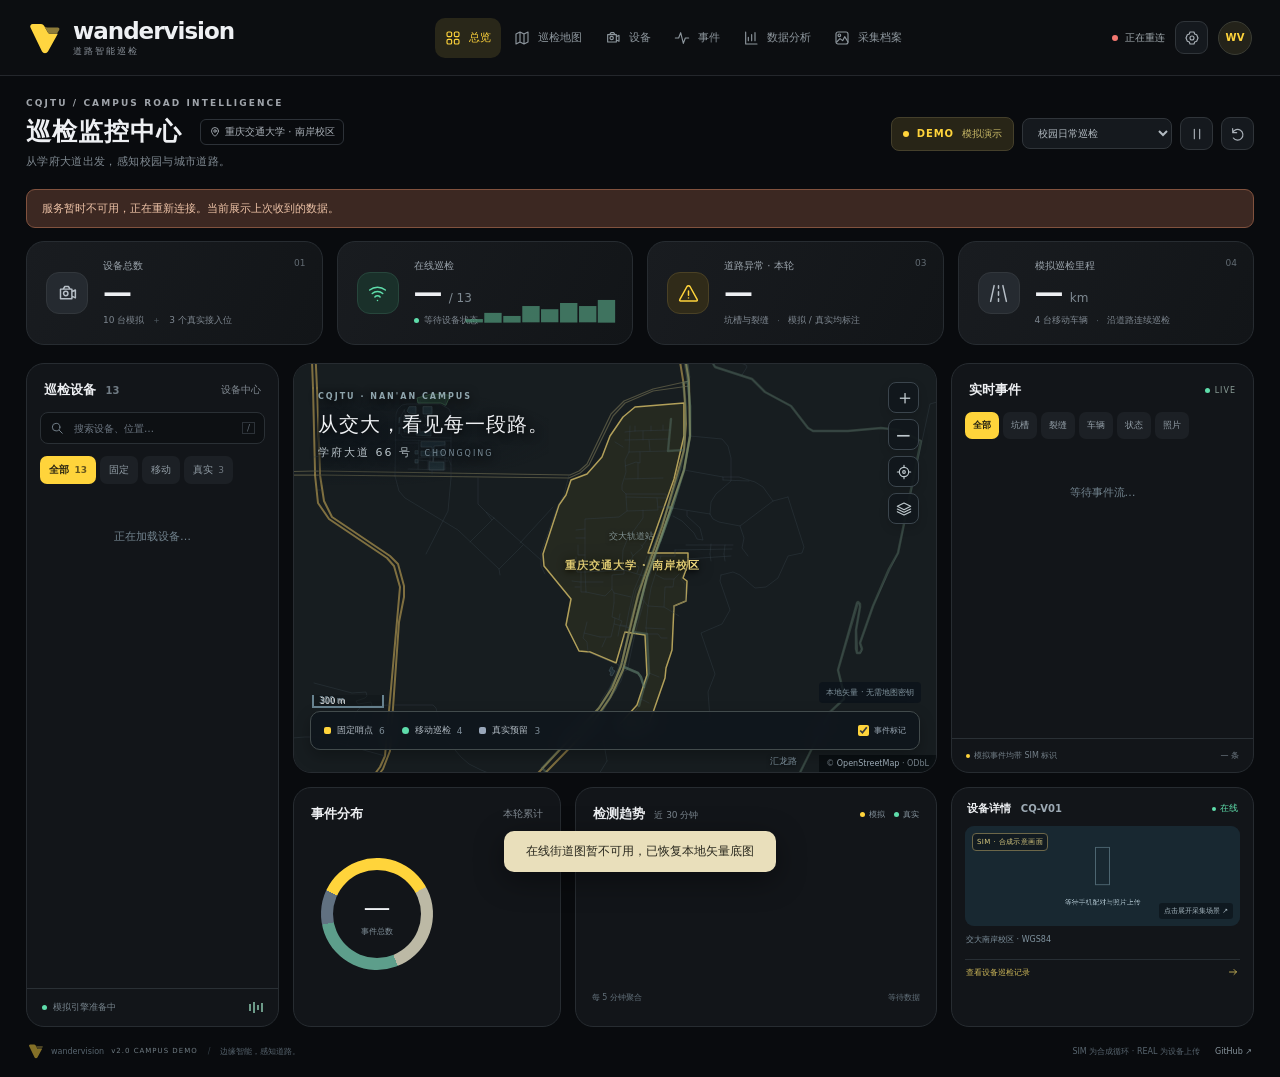
==== commit d9242d86: "feat: add campus demo scenes, device pairing and photo collection" ====
--- a/web/static/index.html
+++ b/web/static/index.html
@@ -5,8 +5,8 @@
   <meta name="theme-color" content="#090b0e"><meta name="description" content="wandervision 重庆道路智能巡检监控中心 · 课程演示">
   <title>wandervision · 道路巡检监控中心</title>
   <link rel="icon" type="image/svg+xml" href="logo.svg">
-  <link rel="stylesheet" href="vendor/leaflet/leaflet.css"><link rel="stylesheet" href="style.css?v=20261017-3">
-  <script defer src="vendor/leaflet/leaflet.js"></script><script defer src="app.js?v=20261017-3"></script>
+  <link rel="stylesheet" href="vendor/leaflet/leaflet.css"><link rel="stylesheet" href="style.css?v=20261017-v2-2"><link rel="stylesheet" href="upgrade.css?v=20261017-v2-2">
+  <script defer src="vendor/leaflet/leaflet.js"></script><script defer src="scene.js?v=20261017-v2-2"></script><script defer src="app.js?v=20261017-v2-2"></script><script defer src="upgrade.js?v=20261017-v2-2"></script>
 </head>
 <body data-view="overview">
 <header class="topbar">
@@ -17,13 +17,14 @@
     <button class="nav" data-view="devices"><svg><use href="icons.svg#camera"/></svg>设备</button>
     <button class="nav" data-view="events"><svg><use href="icons.svg#activity"/></svg>事件</button>
     <button class="nav" data-view="analytics"><svg><use href="icons.svg#chart"/></svg>数据分析</button>
+    <button class="nav" data-view="reports"><svg><use href="icons.svg#photo"/></svg>采集档案</button>
   </nav>
-  <div class="top-actions"><span id="connection" class="connection"><i></i>连接中</span><button id="api-help" class="icon-button" title="真实设备接入说明" aria-label="真实设备接入说明"><svg><use href="icons.svg#link"/></svg></button><span class="avatar">WV</span></div>
+  <div class="top-actions"><span id="connection" class="connection"><i></i>连接中</span><button id="settings" class="icon-button" title="设置与演示中心" aria-label="设置与演示中心"><svg><use href="icons.svg#settings"/></svg></button><span class="avatar">WV</span></div>
 </header>
 <main>
   <section class="page-heading">
-    <div><div class="eyebrow">CHONGQING / ROAD INTELLIGENCE</div><h1>巡检监控中心<span class="city-tag"><svg><use href="icons.svg#pin"/></svg>重庆主城区</span></h1><p>连接每一段道路，让城市运行尽在掌握。</p></div>
-    <div class="demo-actions"><span class="demo-badge"><i></i> DEMO <small>模拟演示</small></span><select id="scenario" aria-label="模拟场景"><option value="normal">日常巡检</option><option value="busy">验收演示 · 加速事件</option></select><button id="pause" class="icon-button" aria-label="暂停模拟" title="暂停模拟"><svg><use href="icons.svg#pause"/></svg></button><button id="reset" class="icon-button" aria-label="重置模拟" title="重置模拟（保留真实数据）"><svg><use href="icons.svg#reset"/></svg></button></div>
+    <div><div class="eyebrow">CQJTU / CAMPUS ROAD INTELLIGENCE</div><h1>巡检监控中心<span class="city-tag"><svg><use href="icons.svg#pin"/></svg>重庆交通大学 · 南岸校区</span></h1><p>从学府大道出发，感知校园与城市道路。</p></div>
+    <div class="demo-actions"><span class="demo-badge"><i></i> DEMO <small>模拟演示</small></span><select id="scenario" aria-label="模拟场景"><option value="normal">校园日常巡检</option><option value="busy">高峰车流 · 加速事件</option><option value="roadwork">病害发现演示</option><option value="offline">断线恢复演练</option><option value="night">夜间巡检演示</option></select><button id="pause" class="icon-button" aria-label="暂停模拟" title="暂停模拟"><svg><use href="icons.svg#pause"/></svg></button><button id="reset" class="icon-button" aria-label="重置模拟" title="重置模拟（保留真实数据）"><svg><use href="icons.svg#reset"/></svg></button></div>
   </section>
   <div id="error-banner" class="error-banner" role="status" hidden>服务暂时不可用，正在重新连接。当前展示上次收到的数据。</div>
   <section class="stats" aria-label="全局概览">
@@ -42,7 +43,7 @@
     </aside>
     <section class="panel map-panel" id="map-panel" aria-label="重庆巡检地图">
       <div id="map"></div>
-      <div class="map-title"><span class="eyebrow">LIVE PATROL MAP</span><h2>山城，正在被守护。</h2><p>重庆 <span>CHONGQING</span></p></div>
+      <div class="map-title"><span class="eyebrow">CQJTU · NAN'AN CAMPUS</span><h2>从交大，看见每一段路。</h2><p>学府大道 66 号 <span>CHONGQING</span></p></div>
       <div class="map-toolbar"><button class="map-button" id="zoom-in" aria-label="地图放大">＋</button><button class="map-button" id="zoom-out" aria-label="地图缩小">−</button><button class="map-button" id="recenter" aria-label="回到重庆主城区" title="回到重庆主城区"><svg><use href="icons.svg#target"/></svg></button><button class="map-button" id="layers" aria-label="切换地图底图" title="切换本地矢量 / 在线街道图"><svg><use href="icons.svg#layers"/></svg></button></div>
       <div class="map-source" id="map-source">本地矢量 · 无需地图密钥</div>
       <div class="map-legend"><span><i class="legend-icon fixed"></i>固定哨点 <b>6</b></span><span><i class="legend-icon mobile"></i>移动巡检 <b>4</b></span><span><i class="legend-icon phone"></i>真实预留 <b>3</b></span><label><input id="show-events" type="checkbox" checked>事件标记</label></div>
@@ -50,7 +51,7 @@
     </section>
     <aside class="panel events-panel" id="events-panel">
       <div class="panel-heading"><h2>实时事件</h2><span class="live"><i></i> LIVE</span></div>
-      <div class="filters event-filters" aria-label="事件类型"><button class="selected" data-event-filter="all">全部</button><button data-event-filter="pothole">坑槽</button><button data-event-filter="crack">裂缝</button><button data-event-filter="vehicle">车辆</button><button data-event-filter="device">状态</button></div>
+      <div class="filters event-filters" aria-label="事件类型"><button class="selected" data-event-filter="all">全部</button><button data-event-filter="pothole">坑槽</button><button data-event-filter="crack">裂缝</button><button data-event-filter="vehicle">车辆</button><button data-event-filter="device">状态</button><button data-event-filter="report">照片</button></div>
       <div id="event-list" class="event-list"><div class="empty">等待事件流…</div></div>
       <div class="events-footer"><span><i class="dot yellow-dot"></i>模拟事件均带 SIM 标识</span><strong id="event-count">— 条</strong></div>
     </aside>
@@ -60,22 +61,25 @@
     </section>
     <section class="panel detail-panel" id="detail-panel" aria-live="polite">
       <div class="panel-heading"><h2>设备详情 <span id="detail-id">CQ-V01</span></h2><span id="detail-status" class="status online">在线</span></div>
-      <div class="preview" id="preview"><canvas id="preview-canvas" width="600" height="240" aria-label="模拟道路示意画面"></canvas><span class="preview-label" id="preview-label">SIM · 合成示意画面</span><span class="preview-corner" id="preview-corner">非真实摄像头</span></div>
-      <div id="detail-location" class="detail-location">渝中半岛线 · WGS84</div>
+      <div class="preview" id="preview" role="button" tabindex="0" aria-label="展开设备采集画面"><canvas id="preview-canvas" width="600" height="240" aria-label="模拟道路示意画面"></canvas><img id="real-preview" alt="设备上传的最新巡检照片" hidden><span class="preview-label" id="preview-label">SIM · 合成示意画面</span><span class="preview-corner" id="preview-corner">点击展开采集场景 ↗</span></div>
+      <div id="detail-location" class="detail-location">交大南岸校区 · WGS84</div>
       <div class="detail-metrics" id="detail-metrics"></div><button id="detail-history" class="detail-history">查看设备巡检记录 <svg><use href="icons.svg#arrow"/></svg></button>
     </section>
   </section>
-  <footer class="page-footer"><span><img src="logo.svg" alt="" width="16" height="16"> wandervision <b>v1.0 DEMO</b><span class="footer-divider">/</span>边缘智能，感知道路。</span><span>模拟数据用于课程演示 · 真实手机接入待完成 <a href="https://github.com/lvshanyewu/wandervision" target="_blank" rel="noreferrer">GitHub ↗</a></span></footer>
+  <section class="panel reports-panel" id="reports-panel"><div class="panel-heading"><div><div class="eyebrow">FIELD COLLECTION / REAL DEVICE UPLOADS</div><h2>巡检采集档案 <span id="report-total" class="count">0</span></h2></div><button id="connect-phone" class="text-button">连接手机 ↗</button></div><p class="reports-intro">这里展示 App 上传的原始照片与结构化记录；模拟器/测试定位标为 TEST，程序合成场景不会混入档案。</p><div id="report-grid" class="report-grid"><div class="empty">尚未收到手机采集报告。打开设置生成配对码，在 App 连接后拍照并一键上传。</div></div></section>
+  <footer class="page-footer"><span><img src="logo.svg" alt="" width="16" height="16"> wandervision <b>v2.0 CAMPUS DEMO</b><span class="footer-divider">/</span>边缘智能，感知道路。</span><span>SIM 为合成循环 · REAL 为设备上传 <a href="https://github.com/lvshanyewu/wandervision" target="_blank" rel="noreferrer">GitHub ↗</a></span></footer>
 </main>
-<dialog id="api-dialog"><div class="dialog-heading"><div><div class="eyebrow">DEVICE CONNECTION</div><h2>让下一台手机，接入城市。</h2></div><button id="close-dialog" class="icon-button" aria-label="关闭接入说明"><svg><use href="icons.svg#close"/></svg></button></div><p>3 个真实设备位已预留。当前没有连接 Android，预览区不会显示虚构摄像头画面。</p><div class="api-note"><svg><use href="icons.svg#phone"/></svg><div><strong>PHONE-01 / PHONE-02 / PHONE-03</strong><small id="api-config">读取服务端接入状态…</small></div></div><h3>1. 上报心跳与 GPS</h3><pre>POST api/v1/devices/PHONE-01/heartbeat
+<dialog id="settings-dialog" class="settings-dialog"><div class="dialog-heading"><div><div class="eyebrow">MAKE IT YOUR DEMO</div><h2>设置与演示中心</h2></div><button class="icon-button" data-close="settings-dialog" aria-label="关闭设置"><svg><use href="icons.svg#close"/></svg></button></div><div class="settings-layout"><nav class="settings-nav" aria-label="设置分类"><button class="active" data-setting="scenes">演示场景</button><button data-setting="connect">手机连接</button><button data-setting="storage">数据与存储</button><button data-setting="display">显示偏好</button></nav><div class="settings-content"><section data-setting-page="scenes"><h3>下一场演示，由你选择。</h3><p>预设同时调整模拟引擎和合成画面。当前所有访问者共享一个模拟场景。</p><div id="scenario-grid" class="scenario-grid"></div><button id="restart-demo" class="text-button">重置模拟并重新开始 ↻</button></section><section data-setting-page="connect" hidden><h3>把手机，变成巡检设备。</h3><p>在 App 的监控中心连接页输入配对码，即可上报前台心跳并手动上传巡检照片。</p><div class="pair-form"><label>手机接入位<select id="pair-device"><option>PHONE-01</option><option>PHONE-02</option><option>PHONE-03</option></select></label><button id="generate-pair" class="primary-button">生成配对码</button></div><div id="pair-result" class="pair-result" hidden><span>在 App 中输入 · 5 分钟有效 · 一次使用</span><strong id="pair-code">—</strong><small id="pair-expires"></small></div><div class="connection-steps"><span><b>01</b> 打开 App 输入配对码</span><span><b>02</b> 拍摄巡检照片</span><span><b>03</b> 在照片详情点“一键上传”</span></div><p class="consent-note">这是公开课程 Demo：上传的照片和位置将显示在网页中，也可以被一键清空。重新配对同一接入位会替换其旧令牌。</p><a id="apk-link" class="text-button" href="https://github.com/lvshanyewu/wandervision/releases/latest" target="_blank" rel="noreferrer">获取 Android 测试版 ↗</a><button id="api-help" class="text-button">查看接口说明</button></section><section data-setting-page="storage" hidden><h3>轻装运行，随时重新开始。</h3><p>自动保留最近 7 天的数据，最多 50 张照片、96 MiB 图片及 5000 条设备事件。模拟事件只驻留内存。</p><div id="storage-stats" class="storage-stats"></div><div class="storage-meter"><i id="storage-fill"></i></div><div class="storage-actions"><button id="compact-data" class="text-button">执行配额清理与压缩</button><button id="clear-data" class="danger-button">一键清空演示数据库</button></div><label class="keep-pairing"><input id="keep-pairing" type="checkbox" checked>清理时保留手机配对，方便继续演示</label><p class="consent-note">立即删除本 Demo 的全部上传照片、记录和设备状态，并回收数据库空间。不会删除手机本地照片，也不会影响服务器上的其他项目。</p><div id="storage-result" role="status"></div></section><section data-setting-page="display" hidden><h3>适合这台设备的显示方式。</h3><label class="setting-row">地图底图<select id="map-preference"><option value="0">本地校园矢量 · 无网络依赖</option><option value="1">在线街道 · 深色</option><option value="2">在线街道 · 原色</option></select></label><label class="setting-row">合成预览性能<select id="quality"><option value="balanced">流畅 · 20 FPS</option><option value="eco">节能 · 10 FPS</option></select></label><label class="setting-row">跟随选中巡检车<input id="follow-device" type="checkbox"></label><label class="setting-row">显示事件地图标记<input id="events-preference" type="checkbox" checked></label><p>偏好仅保存在当前浏览器。循环画面采用透视 Canvas，不下载视频，不执行云端 AI 推理。</p></section></div></div></dialog>
+<dialog id="scene-dialog" class="scene-dialog"><div class="dialog-heading"><div><div class="eyebrow">SIMULATED FIELD VIEW</div><h2 id="scene-title">巡检采集场景</h2></div><button class="icon-button" data-close="scene-dialog" aria-label="关闭采集画面"><svg><use href="icons.svg#close"/></svg></button></div><div class="scene-stage"><canvas id="scene-canvas" width="1080" height="600" aria-label="透视合成巡检循环场景"></canvas><div class="scene-overlay"><span id="scene-device">CQ-V01 · SIM</span><span id="scene-state">循环演示 · 非真实摄像头</span></div></div><div class="scene-controls"><label>场景<select id="scene-mode"><option value="auto">随设备类型</option><option value="patrol">移动巡检 · 弯道与病害</option><option value="intersection">固定路口 · 交叉车流</option><option value="campus">校园道路 · 慢速巡检</option></select></label><label>环境<select id="scene-weather"><option value="day">日间</option><option value="night">夜间</option><option value="rain">雨天</option></select></label><button id="scene-pause" class="text-button">暂停画面</button></div><p class="scene-disclaimer">车辆、识别框与路面病害均为程序合成的循环示意；画面不写入采集档案，也不代表真实 AI 推理结果。</p></dialog>
+<dialog id="report-dialog" class="report-dialog"><div class="dialog-heading"><div><div class="eyebrow">REAL DEVICE / INSPECTION REPORT</div><h2 id="report-title">巡检照片</h2></div><button class="icon-button" data-close="report-dialog" aria-label="关闭巡检报告"><svg><use href="icons.svg#close"/></svg></button></div><img id="report-image" alt="原始巡检报告照片"><p class="muted">原始照片和 JSON 保留拍摄时的数据（可能含“本地保存”），接收状态以服务器回执为准。</p><div id="report-info" class="report-info"></div><details><summary>查看原始结构化 JSON</summary><pre id="report-json"></pre></details></dialog>
+<dialog id="api-dialog"><div class="dialog-heading"><div><div class="eyebrow">DEVICE CONNECTION / V2</div><h2>让下一台手机，接入校园。</h2></div><button id="close-dialog" class="icon-button" aria-label="关闭接入说明"><svg><use href="icons.svg#close"/></svg></button></div><p>在设置 → 手机连接生成6位配对码，在 App 3.2.0 中配对。拍照后在照片详情点击一键上传，网页采集档案会显示原始照片和结构化记录。</p><div class="api-note"><svg><use href="icons.svg#phone"/></svg><div><strong>PHONE-01 / PHONE-02 / PHONE-03</strong><small id="api-config">读取接入状态…</small></div></div><h3>配对与前台心跳</h3><pre>POST api/v1/pair
+{"code":"六位配对码"}
+
+POST api/v1/devices/PHONE-01/heartbeat
 Authorization: Bearer &lt;设备独立令牌&gt;
-Content-Type: application/json
-
-{"lat":29.563,"lon":106.578,"battery":86,
- "fps":24,"speed":0,"status":"online"}</pre><h3>2. 上报检测事件</h3><pre>POST api/v1/devices/PHONE-01/events
+{"lat":29.4903,"lon":106.5672,"status":"online"}</pre><h3>上传原图与报告</h3><pre>POST api/v1/devices/PHONE-01/reports
 Authorization: Bearer &lt;设备独立令牌&gt;
-
-{"event_id":"inspection-0001","kind":"pothole",
- "confidence":0.89,"observed_at":"ISO-8601 UTC"}</pre><p class="muted">设备心跳每 10 秒一次，30 秒未收到自动离线。事件支持幂等去重与持久化；GPS 采用 WGS84。视频传输留待下一阶段。详细契约见仓库 docs/web-dashboard.md。</p></dialog>
+{"report":&lt;schema1.0原始JSON&gt;,
+ "image_base64":"原始JPEG Base64"}</pre><p class="muted">前台心跳建议每10秒，超过30秒未收到自动离线。无GPS也可连接和上传。原图最大4MiB，SHA-256核验，event_id幂等。照片为最近一次采集，不是实时视频。完整契约见仓库 docs/web-dashboard.md。</p></dialog>
 <div id="toast" class="toast" role="status" hidden></div>
 </body></html>
--- a/web/static/upgrade.css
+++ b/web/static/upgrade.css
@@ -0,0 +1,6 @@
+.navigation{gap:3px}.nav{padding:12px 12px}.event-filters{overflow-x:auto;scrollbar-width:none}.event-filters button{padding:7px 8px}.campus-label{color:#f3dc80;font-size:11px;letter-spacing:1px;font-weight:600;white-space:nowrap;width:205px!important;transform:translateX(-45px);text-shadow:0 2px 5px #000,0 0 15px #000;pointer-events:none}.map-title{padding-right:0}.map-title h2{font-size:20px}.preview{cursor:zoom-in}.preview img{width:100%;height:100%;object-fit:cover}.preview:focus-visible{outline:2px solid var(--yellow);outline-offset:3px}.detail-panel h2{white-space:normal}.event-thumb.report{background:#25354a}.event-thumb.report svg{color:#a8c2e5}.event-badge.report{color:#a8c2e5;background:#263449}.text-button,.primary-button,.danger-button{font:inherit;cursor:pointer;border-radius:9px;padding:10px 14px;font-size:11px;display:inline-flex;align-items:center;justify-content:center;gap:7px}.text-button{color:#d3bc69;border:1px solid #4b4530;background:#272619}.text-button:hover{background:#3b3520}.primary-button{background:var(--yellow);color:#24241b;font-weight:650;border:1px solid var(--yellow)}.danger-button{border:1px solid #755049;color:#f1b0a5;background:#352420}.danger-button:hover{background:#4a2a25}.settings-dialog{width:min(840px,94vw);padding:27px}.settings-layout{display:grid;grid-template-columns:135px 1fr;gap:23px;margin-top:26px;min-height:420px}.settings-nav{border-right:1px solid #313a40;padding-right:15px;display:flex;flex-direction:column;gap:8px}.settings-nav button{padding:12px 9px;text-align:left;color:#9caab3;border-radius:8px;font-size:12px}.settings-nav button.active{color:var(--yellow);background:#323022}.settings-content h3{font-size:18px;font-weight:500;margin:0 0 8px}.settings-content p{margin-top:0;font-size:11px}.scenario-grid{display:grid;grid-template-columns:1fr 1fr;gap:9px;margin:16px 0}.scenario-card{display:flex;align-items:flex-start;gap:10px;padding:14px 12px;background:#1c242b;border:1px solid #34414a;border-radius:12px;text-align:left}.scenario-card.active{background:#323023;border-color:#9a8340}.scenario-icon{color:#cab972;padding:6px;background:#3a3b2e;border-radius:9px;flex-shrink:0}.scenario-card small{font-size:7px;letter-spacing:1px;color:#82939f;display:block;margin-bottom:5px}.scenario-card strong{display:block;font-size:12px;font-weight:500}.scenario-card p{font-size:9px;line-height:1.7;margin:7px 0 0;color:#8f9fa9}.scenario-card i{margin-left:auto;font-size:10px;color:#cbb666}.pair-form{display:flex;align-items:flex-end;gap:12px;margin-top:20px}.pair-form label{font-size:10px;color:#8498a5;display:flex;flex-direction:column;gap:7px;flex:1}.pair-form select{max-width:none;width:100%;padding:11px}.pair-result{margin-top:15px;background:#33301e;border:1px solid #6c6237;border-radius:13px;padding:18px;text-align:center}.pair-result>span,.pair-result small{font-size:10px;color:#c8bc89;display:block}.pair-result strong{font-size:38px;letter-spacing:12px;display:block;color:var(--yellow);margin:12px 0}.connection-steps{display:flex;flex-direction:column;gap:12px;margin-top:23px;font-size:11px;color:#a5b3bc}.connection-steps b{color:#d7c47d;margin-right:9px;font-size:9px}.consent-note{color:#a6a58a!important;font-size:10px!important;margin:18px 0!important}.settings-content .text-button{margin:5px 5px 0 0}.storage-stats{display:grid;grid-template-columns:1fr 1fr;gap:10px;margin-top:18px}.storage-stats>div{background:#1d262d;border:1px solid #35414a;border-radius:11px;padding:14px}.storage-stats span{display:block;color:#8f9eaa;font-size:10px}.storage-stats strong{display:block;font-size:19px;color:#d7e1e7;margin-top:9px}.storage-meter{height:5px;background:#34414a;border-radius:5px;margin-top:16px;overflow:hidden}.storage-meter i{display:block;height:100%;background:var(--yellow);width:0}.storage-actions{display:flex;gap:10px;align-items:center;margin-top:15px}.storage-actions button{font-size:10px;white-space:nowrap}.keep-pairing{display:flex;align-items:center;gap:7px;color:#acbac3;font-size:10px;margin-top:18px;accent-color:var(--yellow)}#storage-result{color:var(--green);font-size:11px;margin-top:15px}.setting-row{display:flex;justify-content:space-between;align-items:center;gap:12px;padding:18px 0;border-bottom:1px solid #303b43;font-size:12px;color:#aabac4}.setting-row select{max-width:230px;font-size:10px}.setting-row input{accent-color:var(--yellow);width:16px;height:16px}.settings-content [data-setting-page=display]>p{margin-top:20px}.scene-dialog{width:min(1100px,96vw);padding:22px;max-height:94vh}.scene-stage{position:relative;margin-top:20px;border:1px solid #42515a;border-radius:14px;overflow:hidden;aspect-ratio:1.8;background:#18242a}.scene-stage canvas{display:block;width:100%;height:100%}.scene-overlay{position:absolute;left:16px;right:16px;top:15px;display:flex;justify-content:space-between;color:#ead89c;font-size:10px;pointer-events:none}.scene-overlay span{background:#101a22c9;padding:8px 10px;border:1px solid #6a694550;border-radius:7px}.scene-controls{display:flex;align-items:flex-end;gap:15px;flex-wrap:wrap;margin-top:16px}.scene-controls label{display:flex;flex-direction:column;gap:6px;color:#7f939f;font-size:10px}.scene-controls select{max-width:240px}.scene-disclaimer{font-size:10px!important;margin:13px 0 0!important}.reports-panel{display:none;min-height:440px}.reports-panel .panel-heading{padding:24px}.reports-panel h2{font-size:23px;margin-top:9px}.reports-intro{font-size:11px;color:#889aa5;margin:0 24px 20px}.report-grid{padding:0 24px 24px;display:grid;grid-template-columns:repeat(auto-fill,minmax(260px,1fr));gap:16px}.report-empty{grid-column:1/-1;padding:60px 12px}.report-empty>span svg{width:45px;height:45px;color:#6f8b96}.report-empty h3{font-size:18px;color:#b9c8d1;font-weight:500;margin:20px 0 8px}.report-empty p{font-size:11px;color:#7c929f;line-height:1.9}.report-card{background:#1a242c;border:1px solid #35424d;border-radius:13px;padding:0;text-align:left;overflow:hidden}.report-card:hover{border-color:#a39558}.report-thumb{height:185px;position:relative;background:#0c151c}.report-thumb img{width:100%;height:100%;object-fit:cover;object-position:top}.report-thumb>span{position:absolute;top:10px;left:10px;color:#adc7e8;background:#1d2a3dde;font-size:9px;padding:6px 7px;border-radius:5px}.report-card-copy{padding:14px}.report-card h3{display:flex;justify-content:space-between;align-items:center;font-size:13px;margin:0 0 9px}.report-card h3 small{font-weight:400;font-size:9px;color:#8194a2}.report-card p{font-size:10px;display:flex;justify-content:space-between;color:#b6c7ce;margin:0 0 9px}.report-card p span{color:#8196a5;font-size:9px}.report-card-copy>small{font-size:9px;color:#6e8797}.report-dialog{width:min(880px,95vw)}.report-dialog>img{display:block;max-width:100%;max-height:65vh;margin:20px auto 15px;object-fit:contain;border-radius:9px;background:#0e161d}.report-info{display:grid;grid-template-columns:1fr 1fr;gap:14px;padding:10px 0}.report-info>div{font-size:10px;color:#8095a3;min-width:0}.report-info strong{display:block;font-size:11px;color:#b9c8d0;word-break:break-all;font-weight:400;margin-top:6px}.report-dialog details{margin-top:15px;color:#9cabb4;font-size:11px}.report-dialog summary{cursor:pointer}body[data-view=reports] .workspace{display:none}body[data-view=reports] .reports-panel{display:block}.event-thumb.report:after{content:'REAL'}.settings-dialog .dialog-heading h2{font-size:21px}.reports-panel .text-button{white-space:nowrap}
+@media(min-width:1251px){.nav{font-size:11px;padding:12px 10px}.brand strong{font-size:23px}.topbar{gap:16px}.top-actions{gap:10px}}
+@media(max-width:1000px){.nav{font-size:10px;padding:10px 8px}.nav svg{display:none}.city-tag{font-size:8px}.page-heading h1{gap:9px}.map-title h2{font-size:18px}}
+@media(max-width:760px){.navigation{overflow:auto;justify-content:flex-start;scrollbar-width:none}.nav{flex:none;min-width:55px;padding:10px 11px;white-space:nowrap}.page-heading h1{font-size:22px;flex-wrap:wrap;gap:9px}.city-tag{font-size:8px}.settings-dialog{padding:19px}.settings-layout{display:flex;flex-direction:column;gap:20px;margin-top:20px;min-height:0}.settings-nav{border:0;padding:0;flex-direction:row;gap:4px;justify-content:space-between;overflow:auto}.settings-nav button{font-size:10px;white-space:nowrap;padding:9px 10px}.settings-content h3{font-size:17px}.scenario-grid{gap:7px}.scenario-card{padding:11px 9px;gap:7px}.scenario-icon{padding:4px}.scenario-icon svg{width:15px;height:15px}.scenario-card p{font-size:8px}.scenario-card small{font-size:6px}.scenario-card strong{font-size:11px}.pair-result strong{font-size:32px;letter-spacing:9px}.setting-row{font-size:11px}.setting-row select{max-width:185px;padding-right:15px}.storage-actions{align-items:stretch;flex-direction:column}.storage-actions button{margin:0!important}.scene-dialog{padding:15px}.scene-dialog h2{font-size:16px}.scene-stage{aspect-ratio:1.25}.scene-stage canvas{object-fit:cover}.scene-overlay{font-size:7px;left:9px;right:9px;top:9px}.scene-overlay span{padding:5px}.scene-controls{gap:10px}.scene-controls select{max-width:200px;font-size:9px}.scene-controls label{font-size:9px}.scene-controls .text-button{font-size:9px}.reports-panel .panel-heading{padding:19px 15px}.reports-panel h2{font-size:21px}.reports-intro{margin-left:15px;margin-right:15px;line-height:1.8}.report-grid{padding:0 15px 15px;grid-template-columns:1fr}.report-info{grid-template-columns:1fr}.event-filters{margin-right:8px;margin-left:10px}.event-filters button{padding-left:7px;padding-right:7px}.distribution-legend{gap:6px}.scene-disclaimer{font-size:8px!important}}
+.scene-stage{height:min(55vh,600px);aspect-ratio:auto}
+@media(max-width:760px){.scene-stage{height:45vh;min-height:220px}.scene-controls{gap:9px}.scene-controls select{max-width:185px}}
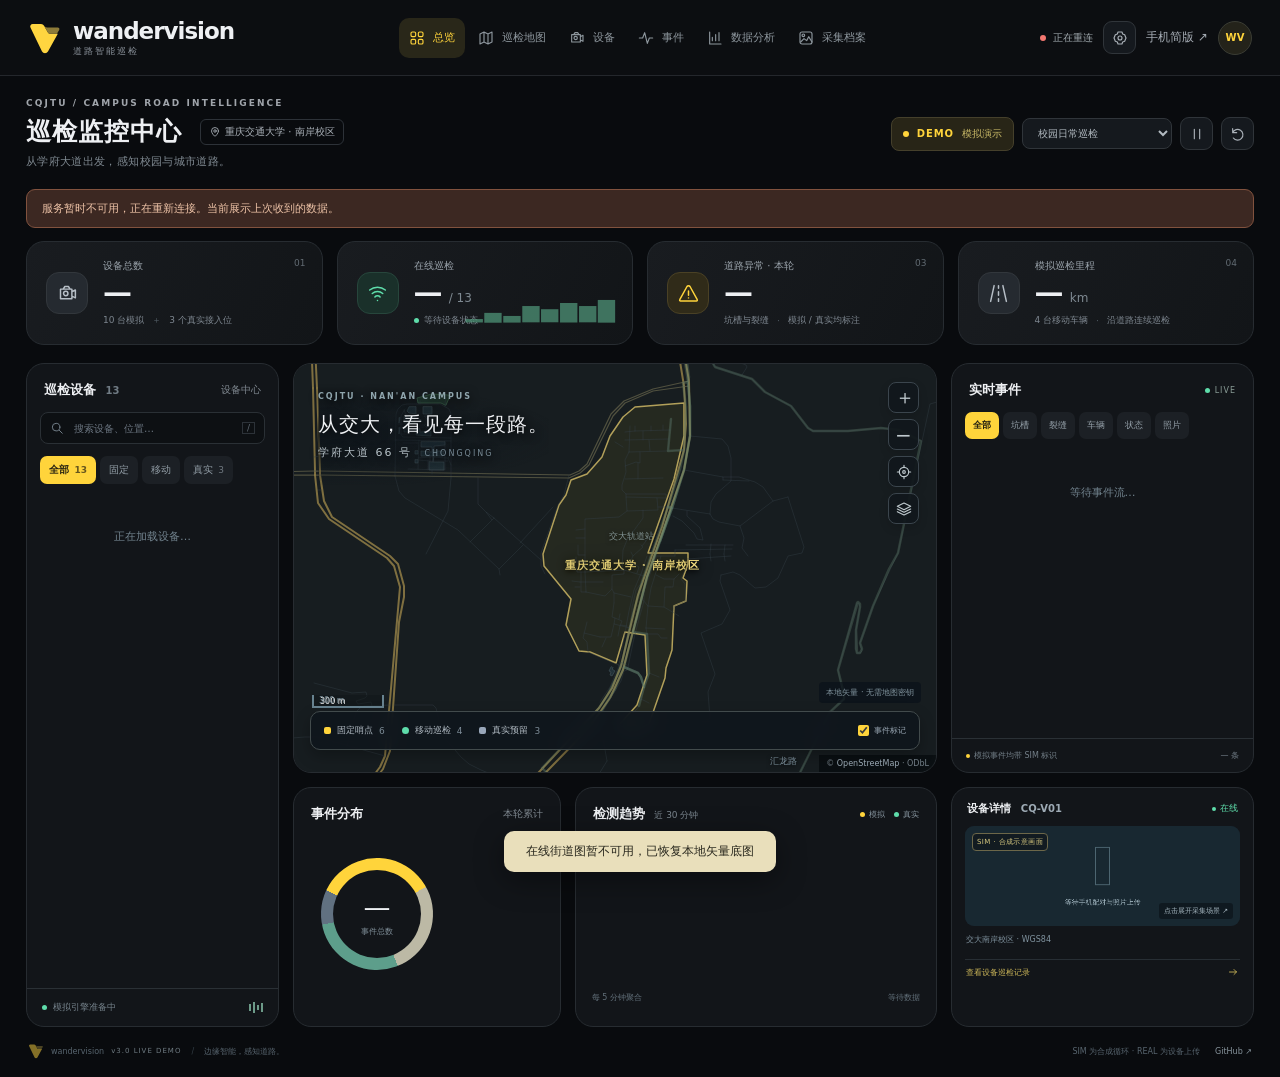
==== commit 27cd5e8f: "feat: add ephemeral phone LIVE feed and mobile dashboard" ====
--- a/web/static/index.html
+++ b/web/static/index.html
@@ -5,38 +5,40 @@
   <meta name="theme-color" content="#090b0e"><meta name="description" content="wandervision 重庆道路智能巡检监控中心 · 课程演示">
   <title>wandervision · 道路巡检监控中心</title>
   <link rel="icon" type="image/svg+xml" href="logo.svg">
-  <link rel="stylesheet" href="vendor/leaflet/leaflet.css"><link rel="stylesheet" href="style.css?v=20261017-v2-2"><link rel="stylesheet" href="upgrade.css?v=20261017-v2-2">
-  <script defer src="vendor/leaflet/leaflet.js"></script><script defer src="scene.js?v=20261017-v2-2"></script><script defer src="app.js?v=20261017-v2-2"></script><script defer src="upgrade.js?v=20261017-v2-2"></script>
+  <link rel="stylesheet" href="vendor/leaflet/leaflet.css"><link rel="stylesheet" href="style.css?v=20261018-v3-1"><link rel="stylesheet" href="upgrade.css?v=20261018-v3-1">
+  <script defer src="vendor/leaflet/leaflet.js"></script><script defer src="scene.js?v=20261018-v3-1"></script><script defer src="app.js?v=20261018-v3-1"></script><script defer src="upgrade.js?v=20261018-v3-1"></script>
+<link rel="stylesheet" href="live.css?v=20261018-v3-1">
+<script src="live.js?v=20261018-v3-1" defer></script>
 </head>
 <body data-view="overview">
 <header class="topbar">
   <a class="brand" href="./" aria-label="wandervision 首页"><img src="logo.svg" alt="" width="34" height="34"><strong>wandervision<span>道路智能巡检</span></strong></a>
   <nav class="navigation" aria-label="主导航">
-    <button class="nav active" data-view="overview"><svg><use href="icons.svg#grid"/></svg>总览</button>
-    <button class="nav" data-view="map"><svg><use href="icons.svg#map"/></svg>巡检地图</button>
-    <button class="nav" data-view="devices"><svg><use href="icons.svg#camera"/></svg>设备</button>
-    <button class="nav" data-view="events"><svg><use href="icons.svg#activity"/></svg>事件</button>
-    <button class="nav" data-view="analytics"><svg><use href="icons.svg#chart"/></svg>数据分析</button>
-    <button class="nav" data-view="reports"><svg><use href="icons.svg#photo"/></svg>采集档案</button>
+    <button class="nav active" data-view="overview"><svg><use href="icons.svg?v=20261018-v3-1#grid"/></svg>总览</button>
+    <button class="nav" data-view="map"><svg><use href="icons.svg?v=20261018-v3-1#map"/></svg>巡检地图</button>
+    <button class="nav" data-view="devices"><svg><use href="icons.svg?v=20261018-v3-1#camera"/></svg>设备</button>
+    <button class="nav" data-view="events"><svg><use href="icons.svg?v=20261018-v3-1#activity"/></svg>事件</button>
+    <button class="nav" data-view="analytics"><svg><use href="icons.svg?v=20261018-v3-1#chart"/></svg>数据分析</button>
+    <button class="nav" data-view="reports"><svg><use href="icons.svg?v=20261018-v3-1#photo"/></svg>采集档案</button>
   </nav>
-  <div class="top-actions"><span id="connection" class="connection"><i></i>连接中</span><button id="settings" class="icon-button" title="设置与演示中心" aria-label="设置与演示中心"><svg><use href="icons.svg#settings"/></svg></button><span class="avatar">WV</span></div>
+  <div class="top-actions"><span id="connection" class="connection"><i></i>连接中</span><button id="settings" class="icon-button" title="设置与演示中心" aria-label="设置与演示中心"><svg><use href="icons.svg?v=20261018-v3-1#settings"/></svg></button><a class="mobile-link" href="mobile/">手机简版 ↗</a><span class="avatar">WV</span></div>
 </header>
 <main>
   <section class="page-heading">
-    <div><div class="eyebrow">CQJTU / CAMPUS ROAD INTELLIGENCE</div><h1>巡检监控中心<span class="city-tag"><svg><use href="icons.svg#pin"/></svg>重庆交通大学 · 南岸校区</span></h1><p>从学府大道出发，感知校园与城市道路。</p></div>
-    <div class="demo-actions"><span class="demo-badge"><i></i> DEMO <small>模拟演示</small></span><select id="scenario" aria-label="模拟场景"><option value="normal">校园日常巡检</option><option value="busy">高峰车流 · 加速事件</option><option value="roadwork">病害发现演示</option><option value="offline">断线恢复演练</option><option value="night">夜间巡检演示</option></select><button id="pause" class="icon-button" aria-label="暂停模拟" title="暂停模拟"><svg><use href="icons.svg#pause"/></svg></button><button id="reset" class="icon-button" aria-label="重置模拟" title="重置模拟（保留真实数据）"><svg><use href="icons.svg#reset"/></svg></button></div>
+    <div><div class="eyebrow">CQJTU / CAMPUS ROAD INTELLIGENCE</div><h1>巡检监控中心<span class="city-tag"><svg><use href="icons.svg?v=20261018-v3-1#pin"/></svg>重庆交通大学 · 南岸校区</span></h1><p>从学府大道出发，感知校园与城市道路。</p></div>
+    <div class="demo-actions"><span class="demo-badge"><i></i> DEMO <small>模拟演示</small></span><select id="scenario" aria-label="模拟场景"><option value="normal">校园日常巡检</option><option value="busy">高峰车流 · 加速事件</option><option value="roadwork">病害发现演示</option><option value="offline">断线恢复演练</option><option value="night">夜间巡检演示</option></select><button id="pause" class="icon-button" aria-label="暂停模拟" title="暂停模拟"><svg><use href="icons.svg?v=20261018-v3-1#pause"/></svg></button><button id="reset" class="icon-button" aria-label="重置模拟" title="重置模拟（保留真实数据）"><svg><use href="icons.svg?v=20261018-v3-1#reset"/></svg></button></div>
   </section>
   <div id="error-banner" class="error-banner" role="status" hidden>服务暂时不可用，正在重新连接。当前展示上次收到的数据。</div>
   <section class="stats" aria-label="全局概览">
-    <article class="stat"><div class="stat-icon"><svg><use href="icons.svg#camera"/></svg></div><div><span class="stat-label">设备总数</span><strong id="stat-total">—</strong><small>10 台模拟 <b>＋</b> 3 个真实接入位</small></div><span class="stat-index">01</span></article>
-    <article class="stat"><div class="stat-icon green"><svg><use href="icons.svg#wifi"/></svg></div><div><span class="stat-label">在线巡检</span><strong id="stat-online">—<em>/ 13</em></strong><small><i class="dot green-dot"></i><span id="online-note">等待设备状态</span></small></div><span class="mini-spark">▁▃▂▅▄▆▅▇</span></article>
-    <article class="stat"><div class="stat-icon yellow"><svg><use href="icons.svg#alert"/></svg></div><div><span class="stat-label">道路异常 · 本轮</span><strong id="stat-alerts">—</strong><small>坑槽与裂缝 <b>·</b> 模拟 / 真实均标注</small></div><span class="stat-index">03</span></article>
-    <article class="stat"><div class="stat-icon"><svg><use href="icons.svg#road"/></svg></div><div><span class="stat-label">模拟巡检里程</span><strong id="stat-distance">—<em>km</em></strong><small>4 台移动车辆 <b>·</b> 沿道路连续巡检</small></div><span class="stat-index">04</span></article>
+    <article class="stat"><div class="stat-icon"><svg><use href="icons.svg?v=20261018-v3-1#camera"/></svg></div><div><span class="stat-label">设备总数</span><strong id="stat-total">—</strong><small>10 台模拟 <b>＋</b> 3 个真实接入位</small></div><span class="stat-index">01</span></article>
+    <article class="stat"><div class="stat-icon green"><svg><use href="icons.svg?v=20261018-v3-1#wifi"/></svg></div><div><span class="stat-label">在线巡检</span><strong id="stat-online">—<em>/ 13</em></strong><small><i class="dot green-dot"></i><span id="online-note">等待设备状态</span></small></div><span class="mini-spark">▁▃▂▅▄▆▅▇</span></article>
+    <article class="stat"><div class="stat-icon yellow"><svg><use href="icons.svg?v=20261018-v3-1#alert"/></svg></div><div><span class="stat-label">道路异常 · 本轮</span><strong id="stat-alerts">—</strong><small>坑槽与裂缝 <b>·</b> 模拟 / 真实均标注</small></div><span class="stat-index">03</span></article>
+    <article class="stat"><div class="stat-icon"><svg><use href="icons.svg?v=20261018-v3-1#road"/></svg></div><div><span class="stat-label">模拟巡检里程</span><strong id="stat-distance">—<em>km</em></strong><small>4 台移动车辆 <b>·</b> 沿道路连续巡检</small></div><span class="stat-index">04</span></article>
   </section>
   <section class="workspace">
     <aside class="panel devices-panel" id="devices-panel">
       <div class="panel-heading"><h2>巡检设备 <span class="count">13</span></h2><span class="muted tiny">设备中心</span></div>
-      <label class="search-box"><svg><use href="icons.svg#search"/></svg><input id="search" placeholder="搜索设备、位置…" aria-label="搜索设备或位置"><kbd>/</kbd></label>
+      <label class="search-box"><svg><use href="icons.svg?v=20261018-v3-1#search"/></svg><input id="search" placeholder="搜索设备、位置…" aria-label="搜索设备或位置"><kbd>/</kbd></label>
       <div class="filters device-filters" aria-label="设备类型"><button class="selected" data-filter="all">全部 <span>13</span></button><button data-filter="fixed">固定</button><button data-filter="mobile">移动</button><button data-filter="phone">真实 <span>3</span></button></div>
       <div class="device-list" id="device-list"><div class="empty">正在加载设备…</div></div>
       <div class="device-footer"><i class="dot green-dot"></i><span id="device-footer">模拟引擎准备中</span><span class="live-bars"><b></b><b></b><b></b><b></b></span></div>
@@ -44,10 +46,10 @@
     <section class="panel map-panel" id="map-panel" aria-label="重庆巡检地图">
       <div id="map"></div>
       <div class="map-title"><span class="eyebrow">CQJTU · NAN'AN CAMPUS</span><h2>从交大，看见每一段路。</h2><p>学府大道 66 号 <span>CHONGQING</span></p></div>
-      <div class="map-toolbar"><button class="map-button" id="zoom-in" aria-label="地图放大">＋</button><button class="map-button" id="zoom-out" aria-label="地图缩小">−</button><button class="map-button" id="recenter" aria-label="回到重庆主城区" title="回到重庆主城区"><svg><use href="icons.svg#target"/></svg></button><button class="map-button" id="layers" aria-label="切换地图底图" title="切换本地矢量 / 在线街道图"><svg><use href="icons.svg#layers"/></svg></button></div>
+      <div class="map-toolbar"><button class="map-button" id="zoom-in" aria-label="地图放大">＋</button><button class="map-button" id="zoom-out" aria-label="地图缩小">−</button><button class="map-button" id="recenter" aria-label="回到交大南岸校区" title="回到交大南岸校区"><svg><use href="icons.svg?v=20261018-v3-1#target"/></svg></button><button class="map-button" id="layers" aria-label="切换地图底图" title="切换本地矢量 / 在线街道图"><svg><use href="icons.svg?v=20261018-v3-1#layers"/></svg></button></div>
       <div class="map-source" id="map-source">本地矢量 · 无需地图密钥</div>
       <div class="map-legend"><span><i class="legend-icon fixed"></i>固定哨点 <b>6</b></span><span><i class="legend-icon mobile"></i>移动巡检 <b>4</b></span><span><i class="legend-icon phone"></i>真实预留 <b>3</b></span><label><input id="show-events" type="checkbox" checked>事件标记</label></div>
-      <div class="map-pause" id="map-pause" hidden><svg><use href="icons.svg#pause"/></svg>模拟已暂停 · 真实设备仍可上报</div>
+      <div class="map-pause" id="map-pause" hidden><svg><use href="icons.svg?v=20261018-v3-1#pause"/></svg>模拟已暂停 · 真实设备仍可上报</div>
     </section>
     <aside class="panel events-panel" id="events-panel">
       <div class="panel-heading"><h2>实时事件</h2><span class="live"><i></i> LIVE</span></div>
@@ -61,18 +63,19 @@
     </section>
     <section class="panel detail-panel" id="detail-panel" aria-live="polite">
       <div class="panel-heading"><h2>设备详情 <span id="detail-id">CQ-V01</span></h2><span id="detail-status" class="status online">在线</span></div>
-      <div class="preview" id="preview" role="button" tabindex="0" aria-label="展开设备采集画面"><canvas id="preview-canvas" width="600" height="240" aria-label="模拟道路示意画面"></canvas><img id="real-preview" alt="设备上传的最新巡检照片" hidden><span class="preview-label" id="preview-label">SIM · 合成示意画面</span><span class="preview-corner" id="preview-corner">点击展开采集场景 ↗</span></div>
+      <div class="preview" id="preview" role="button" tabindex="0" aria-label="展开设备采集画面"><canvas id="preview-canvas" width="600" height="240" aria-label="模拟道路示意画面"></canvas><img id="real-preview" alt="设备上传的最新巡检照片" hidden><img id="live-preview" class="live-preview" alt="已配对手机的实时取景" hidden><span class="preview-label" id="preview-label">SIM · 合成示意画面</span><span class="preview-corner" id="preview-corner">点击展开采集场景 ↗</span></div>
       <div id="detail-location" class="detail-location">交大南岸校区 · WGS84</div>
-      <div class="detail-metrics" id="detail-metrics"></div><button id="detail-history" class="detail-history">查看设备巡检记录 <svg><use href="icons.svg#arrow"/></svg></button>
+      <div class="detail-metrics" id="detail-metrics"></div><button id="detail-history" class="detail-history">查看设备巡检记录 <svg><use href="icons.svg?v=20261018-v3-1#arrow"/></svg></button>
     </section>
   </section>
   <section class="panel reports-panel" id="reports-panel"><div class="panel-heading"><div><div class="eyebrow">FIELD COLLECTION / REAL DEVICE UPLOADS</div><h2>巡检采集档案 <span id="report-total" class="count">0</span></h2></div><button id="connect-phone" class="text-button">连接手机 ↗</button></div><p class="reports-intro">这里展示 App 上传的原始照片与结构化记录；模拟器/测试定位标为 TEST，程序合成场景不会混入档案。</p><div id="report-grid" class="report-grid"><div class="empty">尚未收到手机采集报告。打开设置生成配对码，在 App 连接后拍照并一键上传。</div></div></section>
-  <footer class="page-footer"><span><img src="logo.svg" alt="" width="16" height="16"> wandervision <b>v2.0 CAMPUS DEMO</b><span class="footer-divider">/</span>边缘智能，感知道路。</span><span>SIM 为合成循环 · REAL 为设备上传 <a href="https://github.com/lvshanyewu/wandervision" target="_blank" rel="noreferrer">GitHub ↗</a></span></footer>
+  <footer class="page-footer"><span><img src="logo.svg" alt="" width="16" height="16"> wandervision <b>v3.0 LIVE DEMO</b><span class="footer-divider">/</span>边缘智能，感知道路。</span><span>SIM 为合成循环 · REAL 为设备上传 <a href="https://github.com/lvshanyewu/wandervision" target="_blank" rel="noreferrer">GitHub ↗</a></span></footer>
 </main>
-<dialog id="settings-dialog" class="settings-dialog"><div class="dialog-heading"><div><div class="eyebrow">MAKE IT YOUR DEMO</div><h2>设置与演示中心</h2></div><button class="icon-button" data-close="settings-dialog" aria-label="关闭设置"><svg><use href="icons.svg#close"/></svg></button></div><div class="settings-layout"><nav class="settings-nav" aria-label="设置分类"><button class="active" data-setting="scenes">演示场景</button><button data-setting="connect">手机连接</button><button data-setting="storage">数据与存储</button><button data-setting="display">显示偏好</button></nav><div class="settings-content"><section data-setting-page="scenes"><h3>下一场演示，由你选择。</h3><p>预设同时调整模拟引擎和合成画面。当前所有访问者共享一个模拟场景。</p><div id="scenario-grid" class="scenario-grid"></div><button id="restart-demo" class="text-button">重置模拟并重新开始 ↻</button></section><section data-setting-page="connect" hidden><h3>把手机，变成巡检设备。</h3><p>在 App 的监控中心连接页输入配对码，即可上报前台心跳并手动上传巡检照片。</p><div class="pair-form"><label>手机接入位<select id="pair-device"><option>PHONE-01</option><option>PHONE-02</option><option>PHONE-03</option></select></label><button id="generate-pair" class="primary-button">生成配对码</button></div><div id="pair-result" class="pair-result" hidden><span>在 App 中输入 · 5 分钟有效 · 一次使用</span><strong id="pair-code">—</strong><small id="pair-expires"></small></div><div class="connection-steps"><span><b>01</b> 打开 App 输入配对码</span><span><b>02</b> 拍摄巡检照片</span><span><b>03</b> 在照片详情点“一键上传”</span></div><p class="consent-note">这是公开课程 Demo：上传的照片和位置将显示在网页中，也可以被一键清空。重新配对同一接入位会替换其旧令牌。</p><a id="apk-link" class="text-button" href="https://github.com/lvshanyewu/wandervision/releases/latest" target="_blank" rel="noreferrer">获取 Android 测试版 ↗</a><button id="api-help" class="text-button">查看接口说明</button></section><section data-setting-page="storage" hidden><h3>轻装运行，随时重新开始。</h3><p>自动保留最近 7 天的数据，最多 50 张照片、96 MiB 图片及 5000 条设备事件。模拟事件只驻留内存。</p><div id="storage-stats" class="storage-stats"></div><div class="storage-meter"><i id="storage-fill"></i></div><div class="storage-actions"><button id="compact-data" class="text-button">执行配额清理与压缩</button><button id="clear-data" class="danger-button">一键清空演示数据库</button></div><label class="keep-pairing"><input id="keep-pairing" type="checkbox" checked>清理时保留手机配对，方便继续演示</label><p class="consent-note">立即删除本 Demo 的全部上传照片、记录和设备状态，并回收数据库空间。不会删除手机本地照片，也不会影响服务器上的其他项目。</p><div id="storage-result" role="status"></div></section><section data-setting-page="display" hidden><h3>适合这台设备的显示方式。</h3><label class="setting-row">地图底图<select id="map-preference"><option value="0">本地校园矢量 · 无网络依赖</option><option value="1">在线街道 · 深色</option><option value="2">在线街道 · 原色</option></select></label><label class="setting-row">合成预览性能<select id="quality"><option value="balanced">流畅 · 20 FPS</option><option value="eco">节能 · 10 FPS</option></select></label><label class="setting-row">跟随选中巡检车<input id="follow-device" type="checkbox"></label><label class="setting-row">显示事件地图标记<input id="events-preference" type="checkbox" checked></label><p>偏好仅保存在当前浏览器。循环画面采用透视 Canvas，不下载视频，不执行云端 AI 推理。</p></section></div></div></dialog>
-<dialog id="scene-dialog" class="scene-dialog"><div class="dialog-heading"><div><div class="eyebrow">SIMULATED FIELD VIEW</div><h2 id="scene-title">巡检采集场景</h2></div><button class="icon-button" data-close="scene-dialog" aria-label="关闭采集画面"><svg><use href="icons.svg#close"/></svg></button></div><div class="scene-stage"><canvas id="scene-canvas" width="1080" height="600" aria-label="透视合成巡检循环场景"></canvas><div class="scene-overlay"><span id="scene-device">CQ-V01 · SIM</span><span id="scene-state">循环演示 · 非真实摄像头</span></div></div><div class="scene-controls"><label>场景<select id="scene-mode"><option value="auto">随设备类型</option><option value="patrol">移动巡检 · 弯道与病害</option><option value="intersection">固定路口 · 交叉车流</option><option value="campus">校园道路 · 慢速巡检</option></select></label><label>环境<select id="scene-weather"><option value="day">日间</option><option value="night">夜间</option><option value="rain">雨天</option></select></label><button id="scene-pause" class="text-button">暂停画面</button></div><p class="scene-disclaimer">车辆、识别框与路面病害均为程序合成的循环示意；画面不写入采集档案，也不代表真实 AI 推理结果。</p></dialog>
-<dialog id="report-dialog" class="report-dialog"><div class="dialog-heading"><div><div class="eyebrow">REAL DEVICE / INSPECTION REPORT</div><h2 id="report-title">巡检照片</h2></div><button class="icon-button" data-close="report-dialog" aria-label="关闭巡检报告"><svg><use href="icons.svg#close"/></svg></button></div><img id="report-image" alt="原始巡检报告照片"><p class="muted">原始照片和 JSON 保留拍摄时的数据（可能含“本地保存”），接收状态以服务器回执为准。</p><div id="report-info" class="report-info"></div><details><summary>查看原始结构化 JSON</summary><pre id="report-json"></pre></details></dialog>
-<dialog id="api-dialog"><div class="dialog-heading"><div><div class="eyebrow">DEVICE CONNECTION / V2</div><h2>让下一台手机，接入校园。</h2></div><button id="close-dialog" class="icon-button" aria-label="关闭接入说明"><svg><use href="icons.svg#close"/></svg></button></div><p>在设置 → 手机连接生成6位配对码，在 App 3.2.0 中配对。拍照后在照片详情点击一键上传，网页采集档案会显示原始照片和结构化记录。</p><div class="api-note"><svg><use href="icons.svg#phone"/></svg><div><strong>PHONE-01 / PHONE-02 / PHONE-03</strong><small id="api-config">读取接入状态…</small></div></div><h3>配对与前台心跳</h3><pre>POST api/v1/pair
+<dialog id="live-dialog" class="live-dialog"><div class="dialog-heading"><div><div class="eyebrow">LIVE FIELD VIEW</div><h2 id="live-title">手机实时取景</h2></div><button id="close-live" class="icon-button" aria-label="关闭实时取景">×</button></div><span id="live-state" class="live-state">等待直播</span><div class="live-stage"><img id="live-image" alt="手机实时取景，包含设备端检测框" hidden><p id="live-empty">在已配对 App 中点击 LIVE 开启。</p></div><p id="live-detail" class="live-note"></p><p class="live-note">LIVE 为设备上传画面，TEST 为测试输入；实时帧仅短暂驻留内存，不会自动写入巡检档案。</p></dialog>
+<dialog id="settings-dialog" class="settings-dialog"><div class="dialog-heading"><div><div class="eyebrow">MAKE IT YOUR DEMO</div><h2>设置与演示中心</h2></div><button class="icon-button" data-close="settings-dialog" aria-label="关闭设置"><svg><use href="icons.svg?v=20261018-v3-1#close"/></svg></button></div><div class="settings-layout"><nav class="settings-nav" aria-label="设置分类"><button class="active" data-setting="scenes">演示场景</button><button data-setting="connect">手机连接</button><button data-setting="storage">数据与存储</button><button data-setting="display">显示偏好</button></nav><div class="settings-content"><section data-setting-page="scenes"><h3>下一场演示，由你选择。</h3><p>预设同时调整模拟引擎和合成画面。当前所有访问者共享一个模拟场景。</p><div id="scenario-grid" class="scenario-grid"></div><button id="restart-demo" class="text-button">重置模拟并重新开始 ↻</button></section><section data-setting-page="connect" hidden><h3>把手机，变成巡检设备。</h3><p>在 App 的监控中心连接页输入配对码，即可上报前台心跳并手动上传巡检照片。</p><div class="pair-form"><label>手机接入位<select id="pair-device"><option>PHONE-01</option><option>PHONE-02</option><option>PHONE-03</option></select></label><button id="generate-pair" class="primary-button">生成配对码</button></div><div id="pair-result" class="pair-result" hidden><span>在 App 中输入 · 5 分钟有效 · 一次使用</span><strong id="pair-code">—</strong><small id="pair-expires"></small></div><div class="connection-steps"><span><b>01</b> 打开 App 输入配对码</span><span><b>02</b> 拍摄巡检照片</span><span><b>03</b> 在照片详情点“一键上传”</span></div><p class="consent-note">这是公开课程 Demo：上传的照片和位置将显示在网页中，也可以被一键清空。重新配对同一接入位会替换其旧令牌。</p><a id="apk-link" class="text-button" href="https://github.com/lvshanyewu/wandervision/releases/tag/v3.2.0" target="_blank" rel="noreferrer">获取 Android 测试版 ↗</a><button id="api-help" class="text-button">查看接口说明</button></section><section data-setting-page="storage" hidden><h3>轻装运行，随时重新开始。</h3><p>自动保留最近 7 天的数据，最多 50 张照片、96 MiB 图片及 5000 条设备事件。模拟事件只驻留内存。</p><div id="storage-stats" class="storage-stats"></div><div class="storage-meter"><i id="storage-fill"></i></div><div class="storage-actions"><button id="compact-data" class="text-button">执行配额清理与压缩</button><button id="clear-data" class="danger-button">一键清空演示数据库</button></div><label class="keep-pairing"><input id="keep-pairing" type="checkbox" checked>清理时保留手机配对，方便继续演示</label><p class="consent-note">立即删除本 Demo 的全部上传照片、记录和设备状态，并回收数据库空间。不会删除手机本地照片，也不会影响服务器上的其他项目。</p><div id="storage-result" role="status"></div></section><section data-setting-page="display" hidden><h3>适合这台设备的显示方式。</h3><label class="setting-row">地图底图<select id="map-preference"><option value="0">本地校园矢量 · 无网络依赖</option><option value="1">在线街道 · 深色</option><option value="2">在线街道 · 原色</option></select></label><label class="setting-row">合成预览性能<select id="quality"><option value="balanced">流畅 · 20 FPS</option><option value="eco">节能 · 10 FPS</option></select></label><label class="setting-row">跟随选中巡检车<input id="follow-device" type="checkbox"></label><label class="setting-row">显示事件地图标记<input id="events-preference" type="checkbox" checked></label><p>偏好仅保存在当前浏览器。循环画面采用透视 Canvas，不下载视频，不执行云端 AI 推理。</p></section></div></div></dialog>
+<dialog id="scene-dialog" class="scene-dialog"><div class="dialog-heading"><div><div class="eyebrow">SIMULATED FIELD VIEW</div><h2 id="scene-title">巡检采集场景</h2></div><button class="icon-button" data-close="scene-dialog" aria-label="关闭采集画面"><svg><use href="icons.svg?v=20261018-v3-1#close"/></svg></button></div><div class="scene-stage"><canvas id="scene-canvas" width="1080" height="600" aria-label="透视合成巡检循环场景"></canvas><div class="scene-overlay"><span id="scene-device">CQ-V01 · SIM</span><span id="scene-state">循环演示 · 非真实摄像头</span></div></div><div class="scene-controls"><label>场景<select id="scene-mode"><option value="auto">随设备类型</option><option value="patrol">移动巡检 · 弯道与病害</option><option value="intersection">固定路口 · 交叉车流</option><option value="campus">校园道路 · 慢速巡检</option></select></label><label>环境<select id="scene-weather"><option value="day">日间</option><option value="night">夜间</option><option value="rain">雨天</option></select></label><button id="scene-pause" class="text-button">暂停画面</button></div><p class="scene-disclaimer">车辆、识别框与路面病害均为程序合成的循环示意；画面不写入采集档案，也不代表真实 AI 推理结果。</p></dialog>
+<dialog id="report-dialog" class="report-dialog"><div class="dialog-heading"><div><div class="eyebrow">REAL DEVICE / INSPECTION REPORT</div><h2 id="report-title">巡检照片</h2></div><button class="icon-button" data-close="report-dialog" aria-label="关闭巡检报告"><svg><use href="icons.svg?v=20261018-v3-1#close"/></svg></button></div><img id="report-image" alt="原始巡检报告照片"><p class="muted">原始照片和 JSON 保留拍摄时的数据（可能含“本地保存”），接收状态以服务器回执为准。</p><div id="report-info" class="report-info"></div><div id="report-detections" aria-label="报告模型与检测标签"></div><details><summary>查看原始结构化 JSON</summary><pre id="report-json"></pre></details></dialog>
+<dialog id="api-dialog"><div class="dialog-heading"><div><div class="eyebrow">DEVICE CONNECTION / V2</div><h2>让下一台手机，接入校园。</h2></div><button id="close-dialog" class="icon-button" aria-label="关闭接入说明"><svg><use href="icons.svg?v=20261018-v3-1#close"/></svg></button></div><p>在设置 → 手机连接生成6位配对码，在 App 3.2.0 中配对。拍照后在照片详情点击一键上传，网页采集档案会显示原始照片和结构化记录。</p><div class="api-note"><svg><use href="icons.svg?v=20261018-v3-1#phone"/></svg><div><strong>PHONE-01 / PHONE-02 / PHONE-03</strong><small id="api-config">读取接入状态…</small></div></div><h3>配对与前台心跳</h3><pre>POST api/v1/pair
 {"code":"六位配对码"}
 
 POST api/v1/devices/PHONE-01/heartbeat
--- a/web/static/live.css
+++ b/web/static/live.css
@@ -0,0 +1,2 @@
+.live-preview{position:absolute;inset:0;width:100%;height:100%;object-fit:contain;background:#080a0c;z-index:1}.preview-label,.preview-corner{z-index:2}.live-dialog{width:min(960px,calc(100vw - 32px));max-height:92dvh}.live-stage{position:relative;display:grid;place-items:center;min-height:260px;max-height:65dvh;aspect-ratio:16/10;background:#080a0c;border:1px solid #2b3036;border-radius:20px;overflow:hidden}.live-stage img{width:100%;height:100%;max-height:65dvh;object-fit:contain}.live-stage p{padding:40px;text-align:center;line-height:1.8;color:#b1b8c0}.live-state{display:inline-flex;gap:8px;align-items:center;font-size:12px;font-weight:700;padding:8px 12px;border-radius:30px;background:#233328;color:#96dfb4;margin:0 0 14px}.live-note{font-size:12px;color:#a4abb3;line-height:1.7}.mobile-link{font-size:12px;color:#a4abb3;text-decoration:none}.mobile-link:hover{color:#ffe04a}[hidden]{display:none!important}
+.detection-label{display:inline-block;padding:7px 11px;border:1px solid #484330;border-radius:10px;background:#2a281d;color:#e5d47d;font-size:12px;margin:0 7px 8px 0}.detection-label b{font-size:10px;font-weight:400;color:#b7b19c}
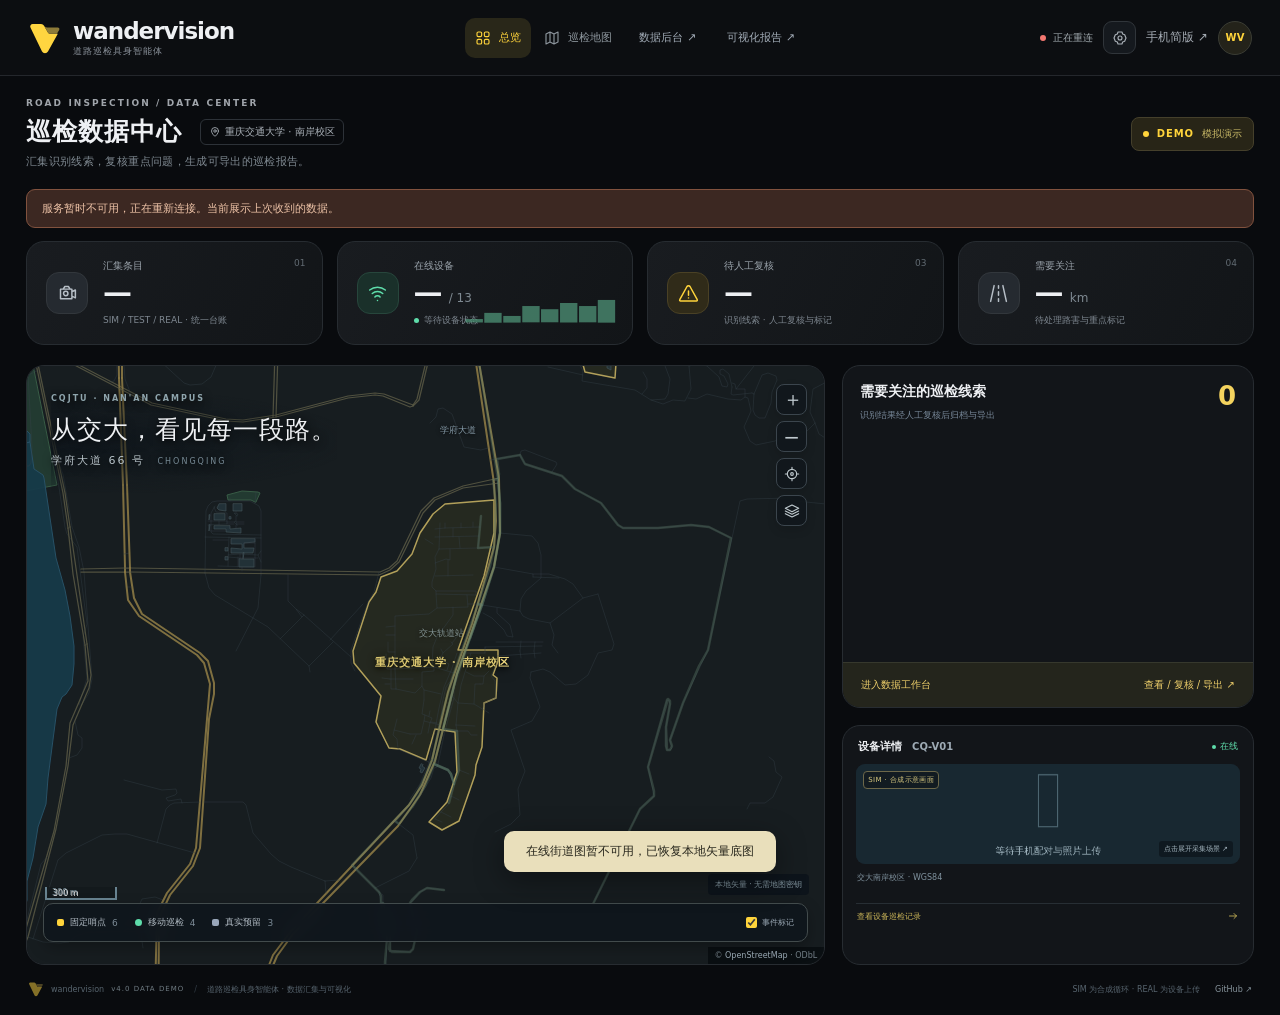
==== commit 02385564: "Build inspection data workspace, review workflow and export reports" ====
--- a/web/static/index.html
+++ b/web/static/index.html
@@ -5,40 +5,41 @@
   <meta name="theme-color" content="#090b0e"><meta name="description" content="wandervision 重庆道路智能巡检监控中心 · 课程演示">
   <title>wandervision · 道路巡检监控中心</title>
   <link rel="icon" type="image/svg+xml" href="logo.svg">
-  <link rel="stylesheet" href="vendor/leaflet/leaflet.css"><link rel="stylesheet" href="style.css?v=20261018-v3-1"><link rel="stylesheet" href="upgrade.css?v=20261018-v3-1">
-  <script defer src="vendor/leaflet/leaflet.js"></script><script defer src="scene.js?v=20261018-v3-1"></script><script defer src="app.js?v=20261018-v3-1"></script><script defer src="upgrade.js?v=20261018-v3-1"></script>
-<link rel="stylesheet" href="live.css?v=20261018-v3-1">
-<script src="live.js?v=20261018-v3-1" defer></script>
+  <link rel="stylesheet" href="vendor/leaflet/leaflet.css"><link rel="stylesheet" href="style.css?v=20261029-v4"><link rel="stylesheet" href="upgrade.css?v=20261029-v4">
+  <script defer src="vendor/leaflet/leaflet.js"></script><script defer src="scene.js?v=20261029-v4"></script><script defer src="app.js?v=20261029-v4"></script><script defer src="upgrade.js?v=20261029-v4"></script>
+<link rel="stylesheet" href="live.css?v=20261029-v4">
+<script src="live.js?v=20261029-v4" defer></script>
+<link rel="stylesheet" href="data-center.css?v=20261029-v4">
 </head>
 <body data-view="overview">
 <header class="topbar">
-  <a class="brand" href="./" aria-label="wandervision 首页"><img src="logo.svg" alt="" width="34" height="34"><strong>wandervision<span>道路智能巡检</span></strong></a>
+  <a class="brand" href="./" aria-label="wandervision 首页"><img src="logo.svg" alt="" width="34" height="34"><strong>wandervision<span>道路巡检具身智能体</span></strong></a>
   <nav class="navigation" aria-label="主导航">
-    <button class="nav active" data-view="overview"><svg><use href="icons.svg?v=20261018-v3-1#grid"/></svg>总览</button>
-    <button class="nav" data-view="map"><svg><use href="icons.svg?v=20261018-v3-1#map"/></svg>巡检地图</button>
-    <button class="nav" data-view="devices"><svg><use href="icons.svg?v=20261018-v3-1#camera"/></svg>设备</button>
-    <button class="nav" data-view="events"><svg><use href="icons.svg?v=20261018-v3-1#activity"/></svg>事件</button>
-    <button class="nav" data-view="analytics"><svg><use href="icons.svg?v=20261018-v3-1#chart"/></svg>数据分析</button>
-    <button class="nav" data-view="reports"><svg><use href="icons.svg?v=20261018-v3-1#photo"/></svg>采集档案</button>
-  </nav>
-  <div class="top-actions"><span id="connection" class="connection"><i></i>连接中</span><button id="settings" class="icon-button" title="设置与演示中心" aria-label="设置与演示中心"><svg><use href="icons.svg?v=20261018-v3-1#settings"/></svg></button><a class="mobile-link" href="mobile/">手机简版 ↗</a><span class="avatar">WV</span></div>
+    <button class="nav active" data-view="overview"><svg><use href="icons.svg?v=20261029-v4#grid"/></svg>总览</button>
+    <button class="nav" data-view="map"><svg><use href="icons.svg?v=20261029-v4#map"/></svg>巡检地图</button>
+    <button class="nav" data-view="devices"><svg><use href="icons.svg?v=20261029-v4#camera"/></svg>设备</button>
+    <button class="nav" data-view="events"><svg><use href="icons.svg?v=20261029-v4#activity"/></svg>事件</button>
+    <button class="nav" data-view="analytics"><svg><use href="icons.svg?v=20261029-v4#chart"/></svg>数据分析</button>
+    <button class="nav" data-view="reports"><svg><use href="icons.svg?v=20261029-v4#photo"/></svg>采集档案</button>
+  <a class="nav-link" href="admin/">数据后台 ↗</a><a class="nav-link" href="report/" target="_blank">可视化报告 ↗</a></nav>
+  <div class="top-actions"><span id="connection" class="connection"><i></i>连接中</span><button id="settings" class="icon-button" title="设置与演示中心" aria-label="设置与演示中心"><svg><use href="icons.svg?v=20261029-v4#settings"/></svg></button><a class="mobile-link" href="mobile/">手机简版 ↗</a><span class="avatar">WV</span></div>
 </header>
 <main>
   <section class="page-heading">
-    <div><div class="eyebrow">CQJTU / CAMPUS ROAD INTELLIGENCE</div><h1>巡检监控中心<span class="city-tag"><svg><use href="icons.svg?v=20261018-v3-1#pin"/></svg>重庆交通大学 · 南岸校区</span></h1><p>从学府大道出发，感知校园与城市道路。</p></div>
-    <div class="demo-actions"><span class="demo-badge"><i></i> DEMO <small>模拟演示</small></span><select id="scenario" aria-label="模拟场景"><option value="normal">校园日常巡检</option><option value="busy">高峰车流 · 加速事件</option><option value="roadwork">病害发现演示</option><option value="offline">断线恢复演练</option><option value="night">夜间巡检演示</option></select><button id="pause" class="icon-button" aria-label="暂停模拟" title="暂停模拟"><svg><use href="icons.svg?v=20261018-v3-1#pause"/></svg></button><button id="reset" class="icon-button" aria-label="重置模拟" title="重置模拟（保留真实数据）"><svg><use href="icons.svg?v=20261018-v3-1#reset"/></svg></button></div>
+    <div><div class="eyebrow">ROAD INSPECTION / DATA CENTER</div><h1>巡检数据中心<span class="city-tag"><svg><use href="icons.svg?v=20261029-v4#pin"/></svg>重庆交通大学 · 南岸校区</span></h1><p>汇集识别线索，复核重点问题，生成可导出的巡检报告。</p></div>
+    <div class="demo-actions"><span class="demo-badge"><i></i> DEMO <small>模拟演示</small></span><select id="scenario" aria-label="模拟场景"><option value="normal">校园日常巡检</option><option value="busy">高峰车流 · 加速事件</option><option value="roadwork">病害发现演示</option><option value="offline">断线恢复演练</option><option value="night">夜间巡检演示</option></select><button id="pause" class="icon-button" aria-label="暂停模拟" title="暂停模拟"><svg><use href="icons.svg?v=20261029-v4#pause"/></svg></button><button id="reset" class="icon-button" aria-label="重置模拟" title="重置模拟（保留真实数据）"><svg><use href="icons.svg?v=20261029-v4#reset"/></svg></button></div>
   </section>
   <div id="error-banner" class="error-banner" role="status" hidden>服务暂时不可用，正在重新连接。当前展示上次收到的数据。</div>
   <section class="stats" aria-label="全局概览">
-    <article class="stat"><div class="stat-icon"><svg><use href="icons.svg?v=20261018-v3-1#camera"/></svg></div><div><span class="stat-label">设备总数</span><strong id="stat-total">—</strong><small>10 台模拟 <b>＋</b> 3 个真实接入位</small></div><span class="stat-index">01</span></article>
-    <article class="stat"><div class="stat-icon green"><svg><use href="icons.svg?v=20261018-v3-1#wifi"/></svg></div><div><span class="stat-label">在线巡检</span><strong id="stat-online">—<em>/ 13</em></strong><small><i class="dot green-dot"></i><span id="online-note">等待设备状态</span></small></div><span class="mini-spark">▁▃▂▅▄▆▅▇</span></article>
-    <article class="stat"><div class="stat-icon yellow"><svg><use href="icons.svg?v=20261018-v3-1#alert"/></svg></div><div><span class="stat-label">道路异常 · 本轮</span><strong id="stat-alerts">—</strong><small>坑槽与裂缝 <b>·</b> 模拟 / 真实均标注</small></div><span class="stat-index">03</span></article>
-    <article class="stat"><div class="stat-icon"><svg><use href="icons.svg?v=20261018-v3-1#road"/></svg></div><div><span class="stat-label">模拟巡检里程</span><strong id="stat-distance">—<em>km</em></strong><small>4 台移动车辆 <b>·</b> 沿道路连续巡检</small></div><span class="stat-index">04</span></article>
+    <article class="stat"><div class="stat-icon"><svg><use href="icons.svg?v=20261029-v4#camera"/></svg></div><div><span class="stat-label">汇集条目</span><strong id="stat-total">—</strong><small>SIM / TEST / REAL · 统一台账</small></div><span class="stat-index">01</span></article>
+    <article class="stat"><div class="stat-icon green"><svg><use href="icons.svg?v=20261029-v4#wifi"/></svg></div><div><span class="stat-label">在线设备</span><strong id="stat-online">—<em>/ 13</em></strong><small><i class="dot green-dot"></i><span id="online-note">等待设备状态</span></small></div><span class="mini-spark">▁▃▂▅▄▆▅▇</span></article>
+    <article class="stat"><div class="stat-icon yellow"><svg><use href="icons.svg?v=20261029-v4#alert"/></svg></div><div><span class="stat-label">待人工复核</span><strong id="stat-alerts">—</strong><small>识别线索 · 人工复核与标记</small></div><span class="stat-index">03</span></article>
+    <article class="stat"><div class="stat-icon"><svg><use href="icons.svg?v=20261029-v4#road"/></svg></div><div><span class="stat-label">需要关注</span><strong id="stat-distance">—<em>km</em></strong><small>待处理路害与重点标记</small></div><span class="stat-index">04</span></article>
   </section>
   <section class="workspace">
     <aside class="panel devices-panel" id="devices-panel">
       <div class="panel-heading"><h2>巡检设备 <span class="count">13</span></h2><span class="muted tiny">设备中心</span></div>
-      <label class="search-box"><svg><use href="icons.svg?v=20261018-v3-1#search"/></svg><input id="search" placeholder="搜索设备、位置…" aria-label="搜索设备或位置"><kbd>/</kbd></label>
+      <label class="search-box"><svg><use href="icons.svg?v=20261029-v4#search"/></svg><input id="search" placeholder="搜索设备、位置…" aria-label="搜索设备或位置"><kbd>/</kbd></label>
       <div class="filters device-filters" aria-label="设备类型"><button class="selected" data-filter="all">全部 <span>13</span></button><button data-filter="fixed">固定</button><button data-filter="mobile">移动</button><button data-filter="phone">真实 <span>3</span></button></div>
       <div class="device-list" id="device-list"><div class="empty">正在加载设备…</div></div>
       <div class="device-footer"><i class="dot green-dot"></i><span id="device-footer">模拟引擎准备中</span><span class="live-bars"><b></b><b></b><b></b><b></b></span></div>
@@ -46,10 +47,10 @@
     <section class="panel map-panel" id="map-panel" aria-label="重庆巡检地图">
       <div id="map"></div>
       <div class="map-title"><span class="eyebrow">CQJTU · NAN'AN CAMPUS</span><h2>从交大，看见每一段路。</h2><p>学府大道 66 号 <span>CHONGQING</span></p></div>
-      <div class="map-toolbar"><button class="map-button" id="zoom-in" aria-label="地图放大">＋</button><button class="map-button" id="zoom-out" aria-label="地图缩小">−</button><button class="map-button" id="recenter" aria-label="回到交大南岸校区" title="回到交大南岸校区"><svg><use href="icons.svg?v=20261018-v3-1#target"/></svg></button><button class="map-button" id="layers" aria-label="切换地图底图" title="切换本地矢量 / 在线街道图"><svg><use href="icons.svg?v=20261018-v3-1#layers"/></svg></button></div>
+      <div class="map-toolbar"><button class="map-button" id="zoom-in" aria-label="地图放大">＋</button><button class="map-button" id="zoom-out" aria-label="地图缩小">−</button><button class="map-button" id="recenter" aria-label="回到交大南岸校区" title="回到交大南岸校区"><svg><use href="icons.svg?v=20261029-v4#target"/></svg></button><button class="map-button" id="layers" aria-label="切换地图底图" title="切换本地矢量 / 在线街道图"><svg><use href="icons.svg?v=20261029-v4#layers"/></svg></button></div>
       <div class="map-source" id="map-source">本地矢量 · 无需地图密钥</div>
       <div class="map-legend"><span><i class="legend-icon fixed"></i>固定哨点 <b>6</b></span><span><i class="legend-icon mobile"></i>移动巡检 <b>4</b></span><span><i class="legend-icon phone"></i>真实预留 <b>3</b></span><label><input id="show-events" type="checkbox" checked>事件标记</label></div>
-      <div class="map-pause" id="map-pause" hidden><svg><use href="icons.svg?v=20261018-v3-1#pause"/></svg>模拟已暂停 · 真实设备仍可上报</div>
+      <div class="map-pause" id="map-pause" hidden><svg><use href="icons.svg?v=20261029-v4#pause"/></svg>模拟已暂停 · 真实设备仍可上报</div>
     </section>
     <aside class="panel events-panel" id="events-panel">
       <div class="panel-heading"><h2>实时事件</h2><span class="live"><i></i> LIVE</span></div>
@@ -61,21 +62,22 @@
       <article class="panel distribution-panel"><div class="panel-heading"><h2>事件分布</h2><span class="muted tiny">本轮累计</span></div><div class="distribution-content"><div class="donut" id="donut"><div><strong id="distribution-total">—</strong><small>事件总数</small></div></div><div id="distribution-legend" class="distribution-legend"></div></div></article>
       <article class="panel trend-panel"><div class="panel-heading"><h2>检测趋势 <small>近 30 分钟</small></h2><span class="chart-key"><i class="dot yellow-dot"></i>模拟 <i class="dot green-dot"></i>真实</span></div><div id="trend-chart" class="trend-chart" aria-label="近30分钟检测事件数量柱状图"></div><div class="chart-caption"><span>每 5 分钟聚合</span><span id="last-update">等待数据</span></div></article>
     </section>
+    <section class="panel business-panel"><div class="panel-heading"><div><h2>需要关注的巡检线索</h2><p>识别结果经人工复核后归档与导出</p></div><strong id="business-count">0</strong></div><div id="business-list"></div><a class="business-action" href="admin/">进入数据工作台 <span>查看 / 复核 / 导出 ↗</span></a></section>
     <section class="panel detail-panel" id="detail-panel" aria-live="polite">
       <div class="panel-heading"><h2>设备详情 <span id="detail-id">CQ-V01</span></h2><span id="detail-status" class="status online">在线</span></div>
       <div class="preview" id="preview" role="button" tabindex="0" aria-label="展开设备采集画面"><canvas id="preview-canvas" width="600" height="240" aria-label="模拟道路示意画面"></canvas><img id="real-preview" alt="设备上传的最新巡检照片" hidden><img id="live-preview" class="live-preview" alt="已配对手机的实时取景" hidden><span class="preview-label" id="preview-label">SIM · 合成示意画面</span><span class="preview-corner" id="preview-corner">点击展开采集场景 ↗</span></div>
       <div id="detail-location" class="detail-location">交大南岸校区 · WGS84</div>
-      <div class="detail-metrics" id="detail-metrics"></div><button id="detail-history" class="detail-history">查看设备巡检记录 <svg><use href="icons.svg?v=20261018-v3-1#arrow"/></svg></button>
+      <div class="detail-metrics" id="detail-metrics"></div><button id="detail-history" class="detail-history">查看设备巡检记录 <svg><use href="icons.svg?v=20261029-v4#arrow"/></svg></button>
     </section>
   </section>
   <section class="panel reports-panel" id="reports-panel"><div class="panel-heading"><div><div class="eyebrow">FIELD COLLECTION / REAL DEVICE UPLOADS</div><h2>巡检采集档案 <span id="report-total" class="count">0</span></h2></div><button id="connect-phone" class="text-button">连接手机 ↗</button></div><p class="reports-intro">这里展示 App 上传的原始照片与结构化记录；模拟器/测试定位标为 TEST，程序合成场景不会混入档案。</p><div id="report-grid" class="report-grid"><div class="empty">尚未收到手机采集报告。打开设置生成配对码，在 App 连接后拍照并一键上传。</div></div></section>
-  <footer class="page-footer"><span><img src="logo.svg" alt="" width="16" height="16"> wandervision <b>v3.0 LIVE DEMO</b><span class="footer-divider">/</span>边缘智能，感知道路。</span><span>SIM 为合成循环 · REAL 为设备上传 <a href="https://github.com/lvshanyewu/wandervision" target="_blank" rel="noreferrer">GitHub ↗</a></span></footer>
+  <footer class="page-footer"><span><img src="logo.svg" alt="" width="16" height="16"> wandervision <b>v4.0 DATA DEMO</b><span class="footer-divider">/</span>道路巡检具身智能体 · 数据汇集与可视化</span><span>SIM 为合成循环 · REAL 为设备上传 <a href="https://github.com/lvshanyewu/wandervision" target="_blank" rel="noreferrer">GitHub ↗</a></span></footer>
 </main>
 <dialog id="live-dialog" class="live-dialog"><div class="dialog-heading"><div><div class="eyebrow">LIVE FIELD VIEW</div><h2 id="live-title">手机实时取景</h2></div><button id="close-live" class="icon-button" aria-label="关闭实时取景">×</button></div><span id="live-state" class="live-state">等待直播</span><div class="live-stage"><img id="live-image" alt="手机实时取景，包含设备端检测框" hidden><p id="live-empty">在已配对 App 中点击 LIVE 开启。</p></div><p id="live-detail" class="live-note"></p><p class="live-note">LIVE 为设备上传画面，TEST 为测试输入；实时帧仅短暂驻留内存，不会自动写入巡检档案。</p></dialog>
-<dialog id="settings-dialog" class="settings-dialog"><div class="dialog-heading"><div><div class="eyebrow">MAKE IT YOUR DEMO</div><h2>设置与演示中心</h2></div><button class="icon-button" data-close="settings-dialog" aria-label="关闭设置"><svg><use href="icons.svg?v=20261018-v3-1#close"/></svg></button></div><div class="settings-layout"><nav class="settings-nav" aria-label="设置分类"><button class="active" data-setting="scenes">演示场景</button><button data-setting="connect">手机连接</button><button data-setting="storage">数据与存储</button><button data-setting="display">显示偏好</button></nav><div class="settings-content"><section data-setting-page="scenes"><h3>下一场演示，由你选择。</h3><p>预设同时调整模拟引擎和合成画面。当前所有访问者共享一个模拟场景。</p><div id="scenario-grid" class="scenario-grid"></div><button id="restart-demo" class="text-button">重置模拟并重新开始 ↻</button></section><section data-setting-page="connect" hidden><h3>把手机，变成巡检设备。</h3><p>在 App 的监控中心连接页输入配对码，即可上报前台心跳并手动上传巡检照片。</p><div class="pair-form"><label>手机接入位<select id="pair-device"><option>PHONE-01</option><option>PHONE-02</option><option>PHONE-03</option></select></label><button id="generate-pair" class="primary-button">生成配对码</button></div><div id="pair-result" class="pair-result" hidden><span>在 App 中输入 · 5 分钟有效 · 一次使用</span><strong id="pair-code">—</strong><small id="pair-expires"></small></div><div class="connection-steps"><span><b>01</b> 打开 App 输入配对码</span><span><b>02</b> 拍摄巡检照片</span><span><b>03</b> 在照片详情点“一键上传”</span></div><p class="consent-note">这是公开课程 Demo：上传的照片和位置将显示在网页中，也可以被一键清空。重新配对同一接入位会替换其旧令牌。</p><a id="apk-link" class="text-button" href="https://github.com/lvshanyewu/wandervision/releases/tag/v3.2.0" target="_blank" rel="noreferrer">获取 Android 测试版 ↗</a><button id="api-help" class="text-button">查看接口说明</button></section><section data-setting-page="storage" hidden><h3>轻装运行，随时重新开始。</h3><p>自动保留最近 7 天的数据，最多 50 张照片、96 MiB 图片及 5000 条设备事件。模拟事件只驻留内存。</p><div id="storage-stats" class="storage-stats"></div><div class="storage-meter"><i id="storage-fill"></i></div><div class="storage-actions"><button id="compact-data" class="text-button">执行配额清理与压缩</button><button id="clear-data" class="danger-button">一键清空演示数据库</button></div><label class="keep-pairing"><input id="keep-pairing" type="checkbox" checked>清理时保留手机配对，方便继续演示</label><p class="consent-note">立即删除本 Demo 的全部上传照片、记录和设备状态，并回收数据库空间。不会删除手机本地照片，也不会影响服务器上的其他项目。</p><div id="storage-result" role="status"></div></section><section data-setting-page="display" hidden><h3>适合这台设备的显示方式。</h3><label class="setting-row">地图底图<select id="map-preference"><option value="0">本地校园矢量 · 无网络依赖</option><option value="1">在线街道 · 深色</option><option value="2">在线街道 · 原色</option></select></label><label class="setting-row">合成预览性能<select id="quality"><option value="balanced">流畅 · 20 FPS</option><option value="eco">节能 · 10 FPS</option></select></label><label class="setting-row">跟随选中巡检车<input id="follow-device" type="checkbox"></label><label class="setting-row">显示事件地图标记<input id="events-preference" type="checkbox" checked></label><p>偏好仅保存在当前浏览器。循环画面采用透视 Canvas，不下载视频，不执行云端 AI 推理。</p></section></div></div></dialog>
-<dialog id="scene-dialog" class="scene-dialog"><div class="dialog-heading"><div><div class="eyebrow">SIMULATED FIELD VIEW</div><h2 id="scene-title">巡检采集场景</h2></div><button class="icon-button" data-close="scene-dialog" aria-label="关闭采集画面"><svg><use href="icons.svg?v=20261018-v3-1#close"/></svg></button></div><div class="scene-stage"><canvas id="scene-canvas" width="1080" height="600" aria-label="透视合成巡检循环场景"></canvas><div class="scene-overlay"><span id="scene-device">CQ-V01 · SIM</span><span id="scene-state">循环演示 · 非真实摄像头</span></div></div><div class="scene-controls"><label>场景<select id="scene-mode"><option value="auto">随设备类型</option><option value="patrol">移动巡检 · 弯道与病害</option><option value="intersection">固定路口 · 交叉车流</option><option value="campus">校园道路 · 慢速巡检</option></select></label><label>环境<select id="scene-weather"><option value="day">日间</option><option value="night">夜间</option><option value="rain">雨天</option></select></label><button id="scene-pause" class="text-button">暂停画面</button></div><p class="scene-disclaimer">车辆、识别框与路面病害均为程序合成的循环示意；画面不写入采集档案，也不代表真实 AI 推理结果。</p></dialog>
-<dialog id="report-dialog" class="report-dialog"><div class="dialog-heading"><div><div class="eyebrow">REAL DEVICE / INSPECTION REPORT</div><h2 id="report-title">巡检照片</h2></div><button class="icon-button" data-close="report-dialog" aria-label="关闭巡检报告"><svg><use href="icons.svg?v=20261018-v3-1#close"/></svg></button></div><img id="report-image" alt="原始巡检报告照片"><p class="muted">原始照片和 JSON 保留拍摄时的数据（可能含“本地保存”），接收状态以服务器回执为准。</p><div id="report-info" class="report-info"></div><div id="report-detections" aria-label="报告模型与检测标签"></div><details><summary>查看原始结构化 JSON</summary><pre id="report-json"></pre></details></dialog>
-<dialog id="api-dialog"><div class="dialog-heading"><div><div class="eyebrow">DEVICE CONNECTION / V2</div><h2>让下一台手机，接入校园。</h2></div><button id="close-dialog" class="icon-button" aria-label="关闭接入说明"><svg><use href="icons.svg?v=20261018-v3-1#close"/></svg></button></div><p>在设置 → 手机连接生成6位配对码，在 App 3.2.0 中配对。拍照后在照片详情点击一键上传，网页采集档案会显示原始照片和结构化记录。</p><div class="api-note"><svg><use href="icons.svg?v=20261018-v3-1#phone"/></svg><div><strong>PHONE-01 / PHONE-02 / PHONE-03</strong><small id="api-config">读取接入状态…</small></div></div><h3>配对与前台心跳</h3><pre>POST api/v1/pair
+<dialog id="settings-dialog" class="settings-dialog"><div class="dialog-heading"><div><div class="eyebrow">MAKE IT YOUR DEMO</div><h2>设置与演示中心</h2></div><button class="icon-button" data-close="settings-dialog" aria-label="关闭设置"><svg><use href="icons.svg?v=20261029-v4#close"/></svg></button></div><div class="settings-layout"><nav class="settings-nav" aria-label="设置分类"><button class="active" data-setting="scenes">演示场景</button><button data-setting="connect">手机连接</button><button data-setting="storage">数据与存储</button><button data-setting="display">显示偏好</button></nav><div class="settings-content"><section data-setting-page="scenes"><h3>下一场演示，由你选择。</h3><p>预设同时调整模拟引擎和合成画面。当前所有访问者共享一个模拟场景。</p><div id="scenario-grid" class="scenario-grid"></div><button id="restart-demo" class="text-button">重置模拟并重新开始 ↻</button></section><section data-setting-page="connect" hidden><h3>把手机，变成巡检设备。</h3><p>在 App 的监控中心连接页输入配对码，即可上报前台心跳并手动上传巡检照片。</p><div class="pair-form"><label>手机接入位<select id="pair-device"><option>PHONE-01</option><option>PHONE-02</option><option>PHONE-03</option></select></label><button id="generate-pair" class="primary-button">生成配对码</button></div><div id="pair-result" class="pair-result" hidden><span>在 App 中输入 · 5 分钟有效 · 一次使用</span><strong id="pair-code">—</strong><small id="pair-expires"></small></div><div class="connection-steps"><span><b>01</b> 打开 App 输入配对码</span><span><b>02</b> 拍摄巡检照片</span><span><b>03</b> 在照片详情点“一键上传”</span></div><p class="consent-note">这是公开课程 Demo：上传的照片和位置将显示在网页中，也可以被一键清空。重新配对同一接入位会替换其旧令牌。</p><a id="apk-link" class="text-button" href="https://github.com/lvshanyewu/wandervision/releases/tag/v3.4.1" target="_blank" rel="noreferrer">获取 Android 测试版 ↗</a><button id="api-help" class="text-button">查看接口说明</button></section><section data-setting-page="storage" hidden><h3>轻装运行，随时重新开始。</h3><p>自动保留最近 7 天的数据，最多 50 张照片、96 MiB 图片及 5000 条设备事件。模拟业务条目也会进入台账，最多3000条/30天。</p><div id="storage-stats" class="storage-stats"></div><div class="storage-meter"><i id="storage-fill"></i></div><div class="storage-actions"><button id="compact-data" class="text-button">执行配额清理与压缩</button><button id="clear-data" class="danger-button">一键清空演示数据库</button></div><label class="keep-pairing"><input id="keep-pairing" type="checkbox" checked>清理时保留手机配对，方便继续演示</label><p class="consent-note">立即删除本 Demo 的全部上传照片、记录和设备状态，并回收数据库空间。不会删除手机本地照片，也不会影响服务器上的其他项目。</p><div id="storage-result" role="status"></div></section><section data-setting-page="display" hidden><h3>适合这台设备的显示方式。</h3><label class="setting-row">地图底图<select id="map-preference"><option value="0">本地校园矢量 · 无网络依赖</option><option value="1">在线街道 · 深色</option><option value="2">在线街道 · 原色</option></select></label><label class="setting-row">合成预览性能<select id="quality"><option value="balanced">流畅 · 20 FPS</option><option value="eco">节能 · 10 FPS</option></select></label><label class="setting-row">跟随选中巡检车<input id="follow-device" type="checkbox"></label><label class="setting-row">显示事件地图标记<input id="events-preference" type="checkbox" checked></label><p>偏好仅保存在当前浏览器。循环画面采用透视 Canvas，不下载视频，不执行云端 AI 推理。</p></section></div></div></dialog>
+<dialog id="scene-dialog" class="scene-dialog"><div class="dialog-heading"><div><div class="eyebrow">SIMULATED FIELD VIEW</div><h2 id="scene-title">巡检采集场景</h2></div><button class="icon-button" data-close="scene-dialog" aria-label="关闭采集画面"><svg><use href="icons.svg?v=20261029-v4#close"/></svg></button></div><div class="scene-stage"><canvas id="scene-canvas" width="1080" height="600" aria-label="透视合成巡检循环场景"></canvas><div class="scene-overlay"><span id="scene-device">CQ-V01 · SIM</span><span id="scene-state">循环演示 · 非真实摄像头</span></div></div><div class="scene-controls"><label>场景<select id="scene-mode"><option value="auto">随设备类型</option><option value="patrol">移动巡检 · 弯道与病害</option><option value="intersection">固定路口 · 交叉车流</option><option value="campus">校园道路 · 慢速巡检</option></select></label><label>环境<select id="scene-weather"><option value="day">日间</option><option value="night">夜间</option><option value="rain">雨天</option></select></label><button id="scene-pause" class="text-button">暂停画面</button></div><p class="scene-disclaimer">车辆、识别框与路面病害均为程序合成的循环示意；画面不写入采集档案，也不代表真实 AI 推理结果。</p></dialog>
+<dialog id="report-dialog" class="report-dialog"><div class="dialog-heading"><div><div class="eyebrow">REAL DEVICE / INSPECTION REPORT</div><h2 id="report-title">巡检照片</h2></div><button class="icon-button" data-close="report-dialog" aria-label="关闭巡检报告"><svg><use href="icons.svg?v=20261029-v4#close"/></svg></button></div><img id="report-image" alt="原始巡检报告照片"><p class="muted">原始照片和 JSON 保留拍摄时的数据（可能含“本地保存”），接收状态以服务器回执为准。</p><div id="report-info" class="report-info"></div><div id="report-detections" aria-label="报告模型与检测标签"></div><details><summary>查看原始结构化 JSON</summary><pre id="report-json"></pre></details></dialog>
+<dialog id="api-dialog"><div class="dialog-heading"><div><div class="eyebrow">DEVICE CONNECTION / V2</div><h2>让下一台手机，接入校园。</h2></div><button id="close-dialog" class="icon-button" aria-label="关闭接入说明"><svg><use href="icons.svg?v=20261029-v4#close"/></svg></button></div><p>在设置 → 手机连接生成6位配对码，在 App 中配对。拍照后在照片详情点击一键上传，网页采集档案会显示原始照片和结构化记录。</p><div class="api-note"><svg><use href="icons.svg?v=20261029-v4#phone"/></svg><div><strong>PHONE-01 / PHONE-02 / PHONE-03</strong><small id="api-config">读取接入状态…</small></div></div><h3>配对与前台心跳</h3><pre>POST api/v1/pair
 {"code":"六位配对码"}
 
 POST api/v1/devices/PHONE-01/heartbeat
--- a/web/static/data-center.css
+++ b/web/static/data-center.css
@@ -0,0 +1,3 @@
+.navigation .nav[data-view="devices"],.navigation .nav[data-view="events"],.navigation .nav[data-view="analytics"],.navigation .nav[data-view="reports"]{display:none}.nav-link{font-size:11px;text-decoration:none;color:#a2acb7;padding:12px 14px;border-radius:11px;white-space:nowrap}.nav-link:hover{color:#f0db8a;background:#27271f}.brand strong span{letter-spacing:1px}.business-panel{display:none}.business-panel .panel-heading{align-items:flex-start;padding-bottom:12px}.business-panel h2{font-size:14px}.business-panel .panel-heading p{font-size:9px;color:#788899;margin:8px 0 0}.business-panel #business-count{font-size:26px;font-weight:650;color:#f4d35e;line-height:1}.business-row{display:flex;align-items:center;gap:12px;padding:15px 17px;border-top:1px solid #2a3138;text-decoration:none;color:inherit}.business-row:hover{background:#27291f}.business-icon{display:grid;place-items:center;width:34px;height:38px;border-radius:11px;background:#3a3520;border:1px solid #51462a;color:#e4bd4c;font-size:19px;flex-shrink:0}.business-row>span:nth-child(2){min-width:0;flex:1}.business-row strong{display:block;font-size:11px;font-weight:500;overflow:hidden;text-overflow:ellipsis;white-space:nowrap}.business-row small{display:block;font-size:9px;color:#8492a1;margin:7px 0}.business-row em{font-size:8px;font-style:normal;color:#b5a868}.business-row b{font-weight:400;color:#7d8271}.business-action{margin-top:auto;padding:15px 18px;border-top:1px solid #36382d;color:#edce6a;font-size:10px;text-decoration:none;display:flex;justify-content:space-between;background:#24251c}.business-empty{padding:40px 20px;text-align:center;color:#8593a0;font-size:11px;line-height:2}
+body[data-view="overview"] .workspace{grid-template-columns:minmax(0,1.65fr) minmax(300px,.85fr);grid-template-rows:minmax(300px,1fr) 240px;gap:17px}body[data-view="overview"] .devices-panel,body[data-view="overview"] .events-panel,body[data-view="overview"] .analytics-panel{display:none}body[data-view="overview"] .map-panel{grid-column:1;grid-row:1/3;min-height:600px}body[data-view="overview"] .business-panel{grid-column:2;grid-row:1;display:flex;flex-direction:column}body[data-view="overview"] .detail-panel{grid-column:2;grid-row:2}body[data-view="overview"] .detail-panel .preview{height:100px}body[data-view="overview"] .detail-metrics{gap:6px;margin:10px 0}body[data-view="overview"] .demo-actions select,body[data-view="overview"] #pause,body[data-view="overview"] #reset{display:none}body[data-view="overview"] .map-title h2{max-width:400px;font-size:25px}body[data-view="overview"] .stats{margin-bottom:20px}
+@media(min-width:1600px){body[data-view="overview"] .workspace{grid-template-rows:minmax(360px,1fr) 260px}body[data-view="overview"] .detail-panel .preview{height:115px}}@media(max-width:1050px) and (min-width:761px){.nav-link{padding:10px 8px;font-size:10px}.brand strong{font-size:22px}.navigation{gap:3px}body[data-view="overview"] .workspace{grid-template-columns:minmax(0,1fr) 300px}.business-row{padding:13px 12px}}@media(max-width:760px){.nav-link{font-size:10px;padding:10px 8px}.navigation{justify-content:space-between;gap:0}body[data-view="overview"] .workspace{display:flex;flex-direction:column;gap:14px}body[data-view="overview"] .map-panel{min-height:0;height:400px;order:0}body[data-view="overview"] .business-panel{order:1;min-height:320px}body[data-view="overview"] .detail-panel{order:2}body[data-view="overview"] .detail-panel .preview{height:150px}body[data-view="overview"] .map-title h2{font-size:21px}.business-row{padding:14px 16px}.business-row strong{font-size:12px}.business-row small{font-size:10px}.brand strong span{display:none}}
